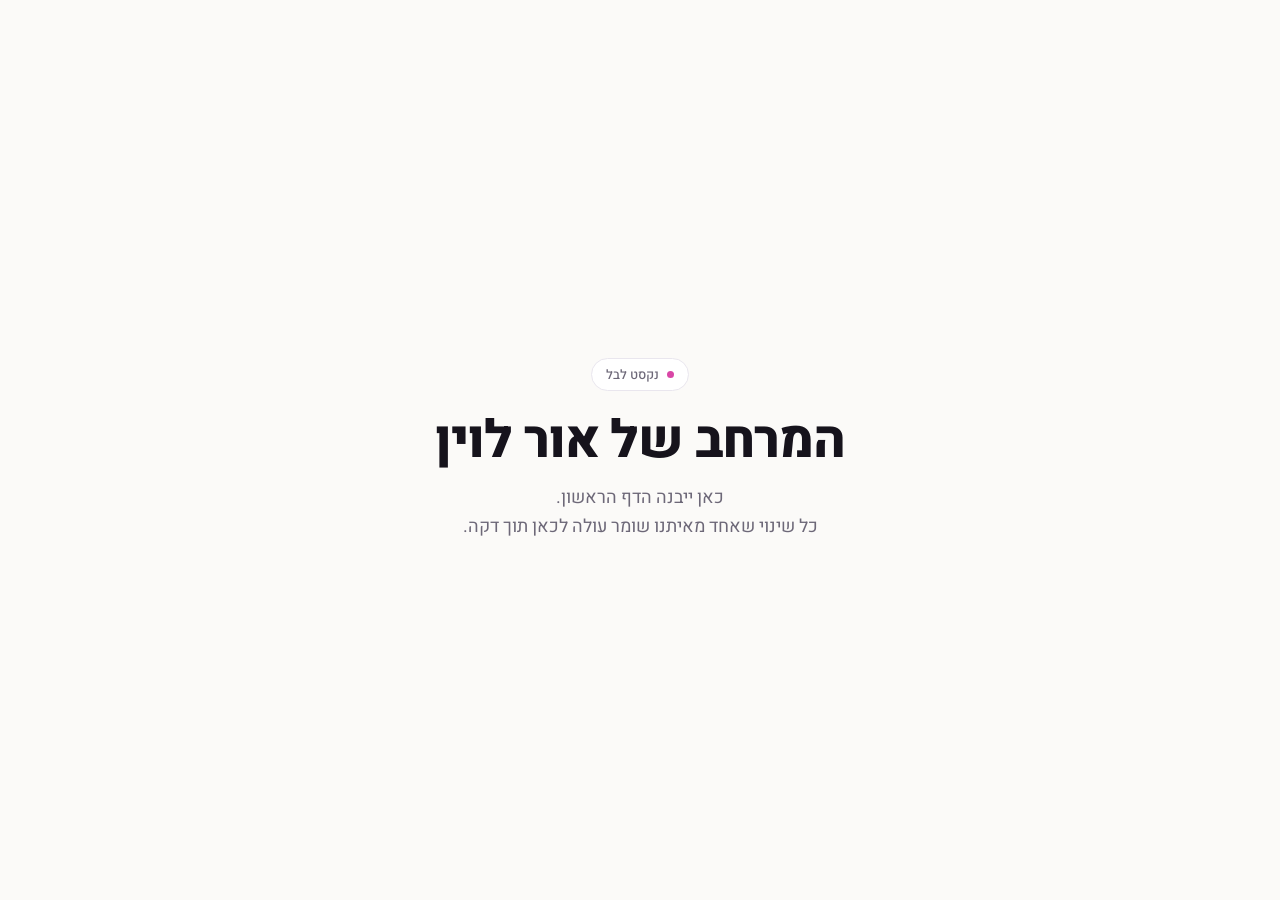
==== index.html @ 9101a540 "פתחנו את המרחב המשותף" ====
<!doctype html>
<html lang="he" dir="rtl">
<head>
<meta charset="utf-8">
<meta name="viewport" content="width=device-width, initial-scale=1">
<meta name="robots" content="noindex">
<title>אור לוין</title>
<link rel="preconnect" href="https://fonts.googleapis.com">
<link rel="preconnect" href="https://fonts.gstatic.com" crossorigin>
<link href="https://fonts.googleapis.com/css2?family=Heebo:wght@400;500;800&display=swap" rel="stylesheet">
<style>
  :root { --ink: #16131c; --soft: #6d6878; --line: #e9e6ee; --accent: #d946a6; --bg: #fbfaf8; }
  * { box-sizing: border-box; margin: 0; }
  body {
    min-height: 100svh; display: grid; place-items: center; padding: 24px 16px;
    background: var(--bg); color: var(--ink);
    font-family: "Heebo", system-ui, sans-serif; -webkit-font-smoothing: antialiased;
  }
  main { width: 100%; max-width: 520px; text-align: center; }
  .tag {
    display: inline-flex; align-items: center; gap: 8px;
    font-size: 13px; font-weight: 500; color: var(--soft);
    padding: 6px 14px; border: 1px solid var(--line); border-radius: 999px; background: #fff;
  }
  .dot { width: 7px; height: 7px; border-radius: 50%; background: var(--accent); }
  h1 { font-size: clamp(34px, 8vw, 52px); font-weight: 800; line-height: 1.1; letter-spacing: -0.02em; margin: 22px 0 14px; }
  p { font-size: 18px; line-height: 1.6; color: var(--soft); text-wrap: balance; }
</style>
</head>
<body>
  <main>
    <span class="tag"><span class="dot"></span>נקסט לבל</span>
    <h1>המרחב של אור לוין</h1>
    <p>כאן ייבנה הדף הראשון.<br>כל שינוי שאחד מאיתנו שומר עולה לכאן תוך דקה.</p>
  </main>
</body>
</html>
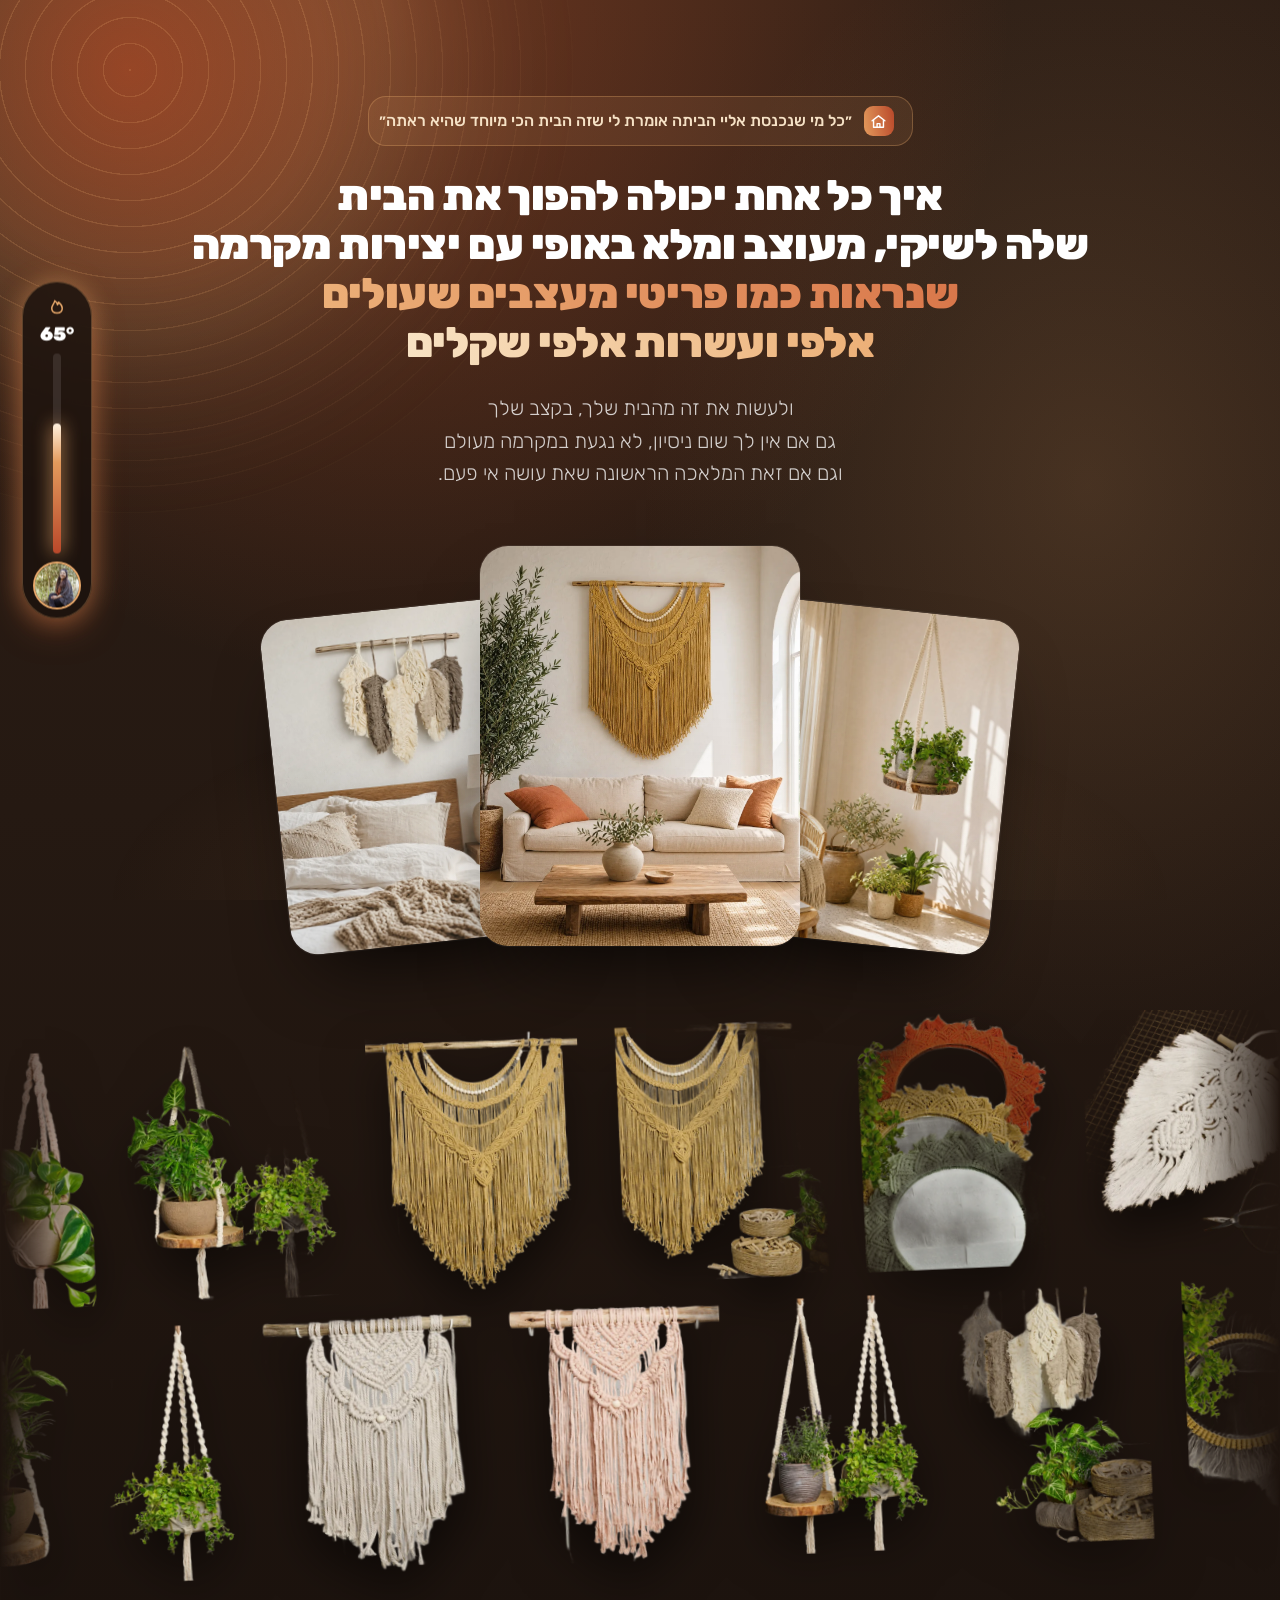
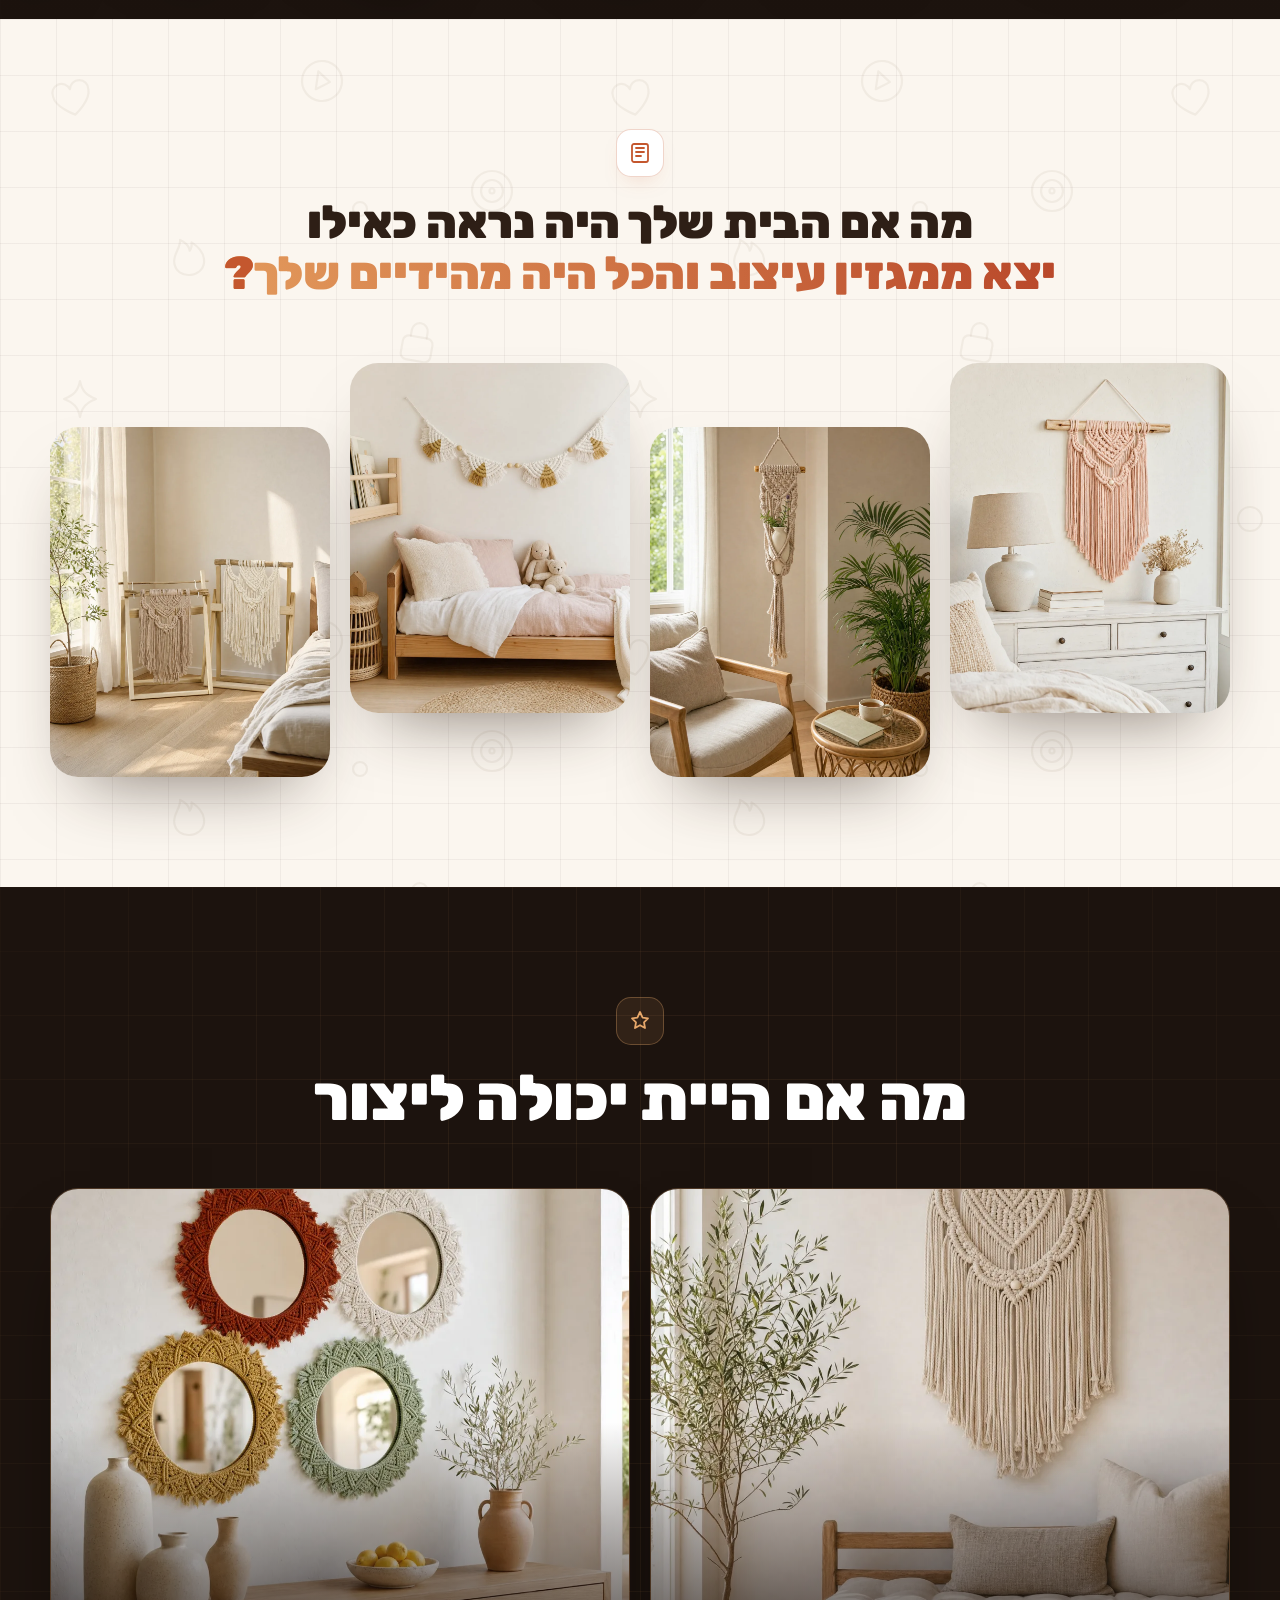
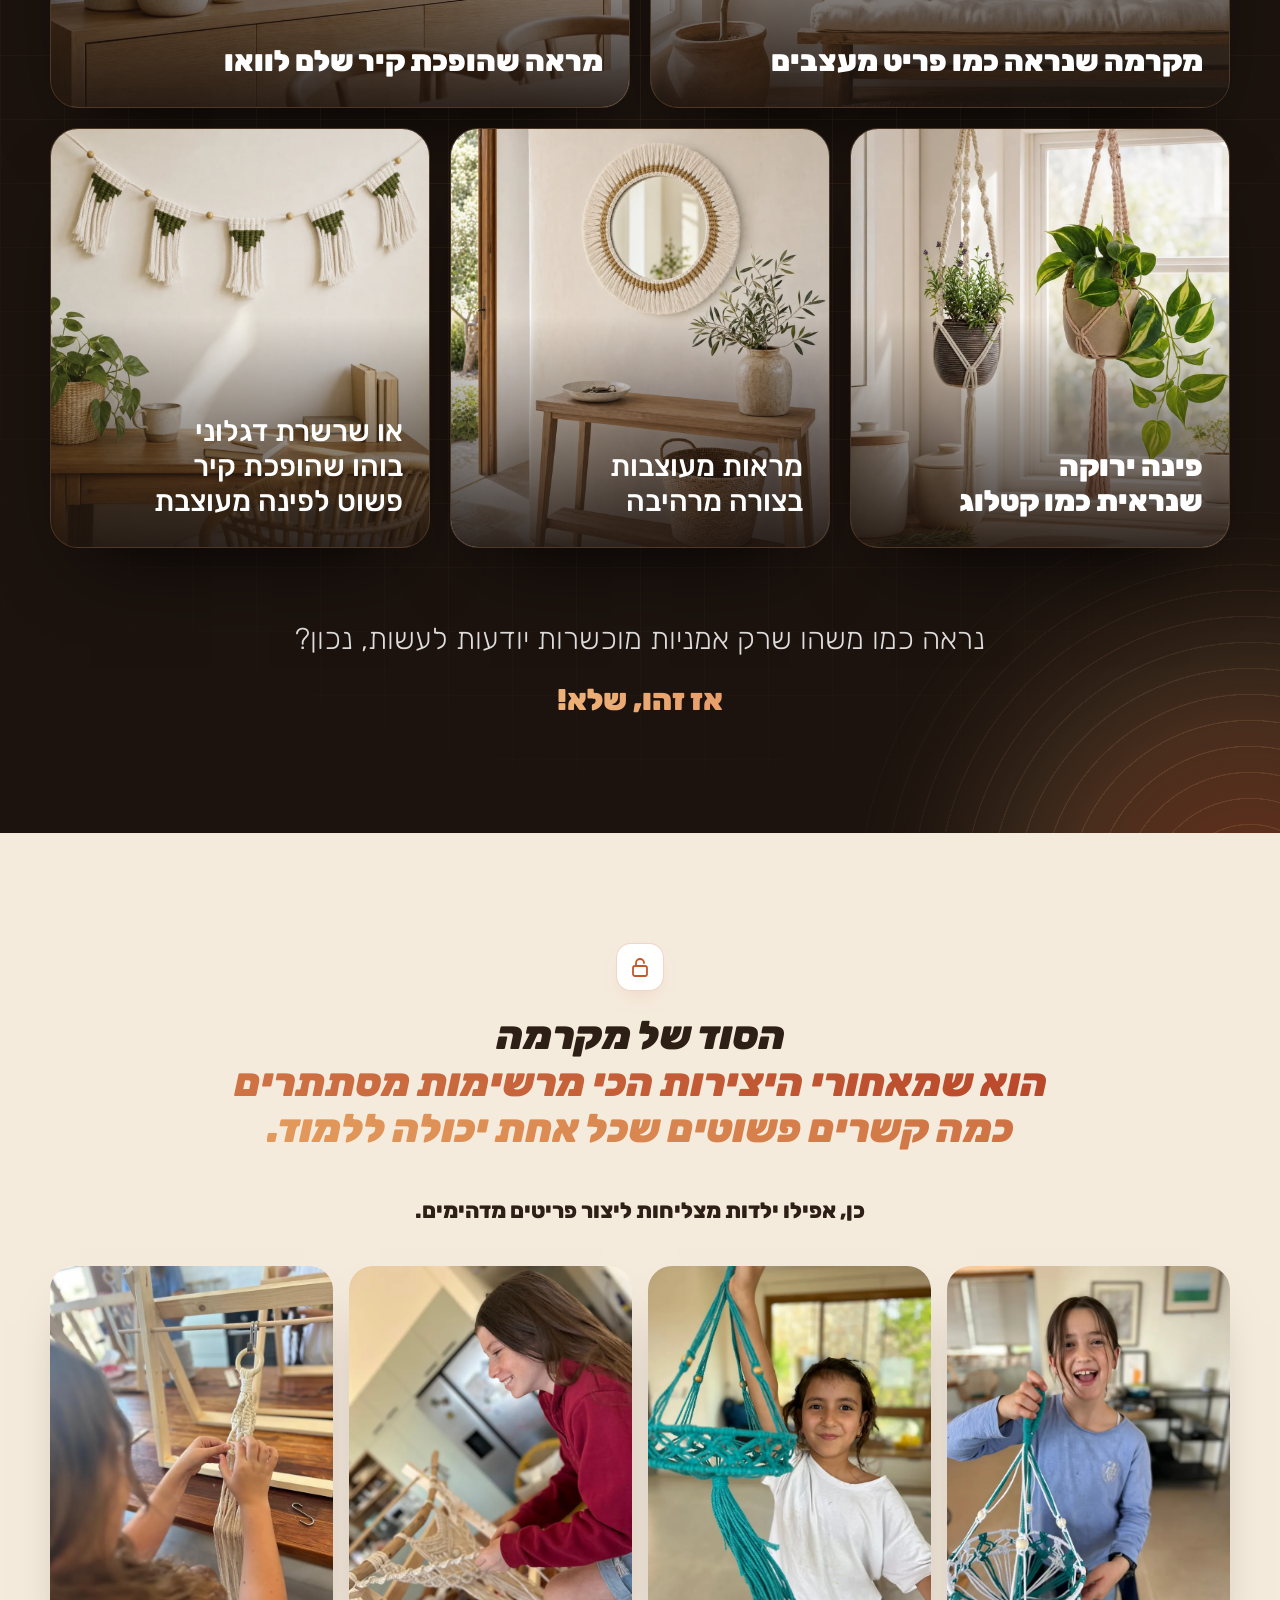
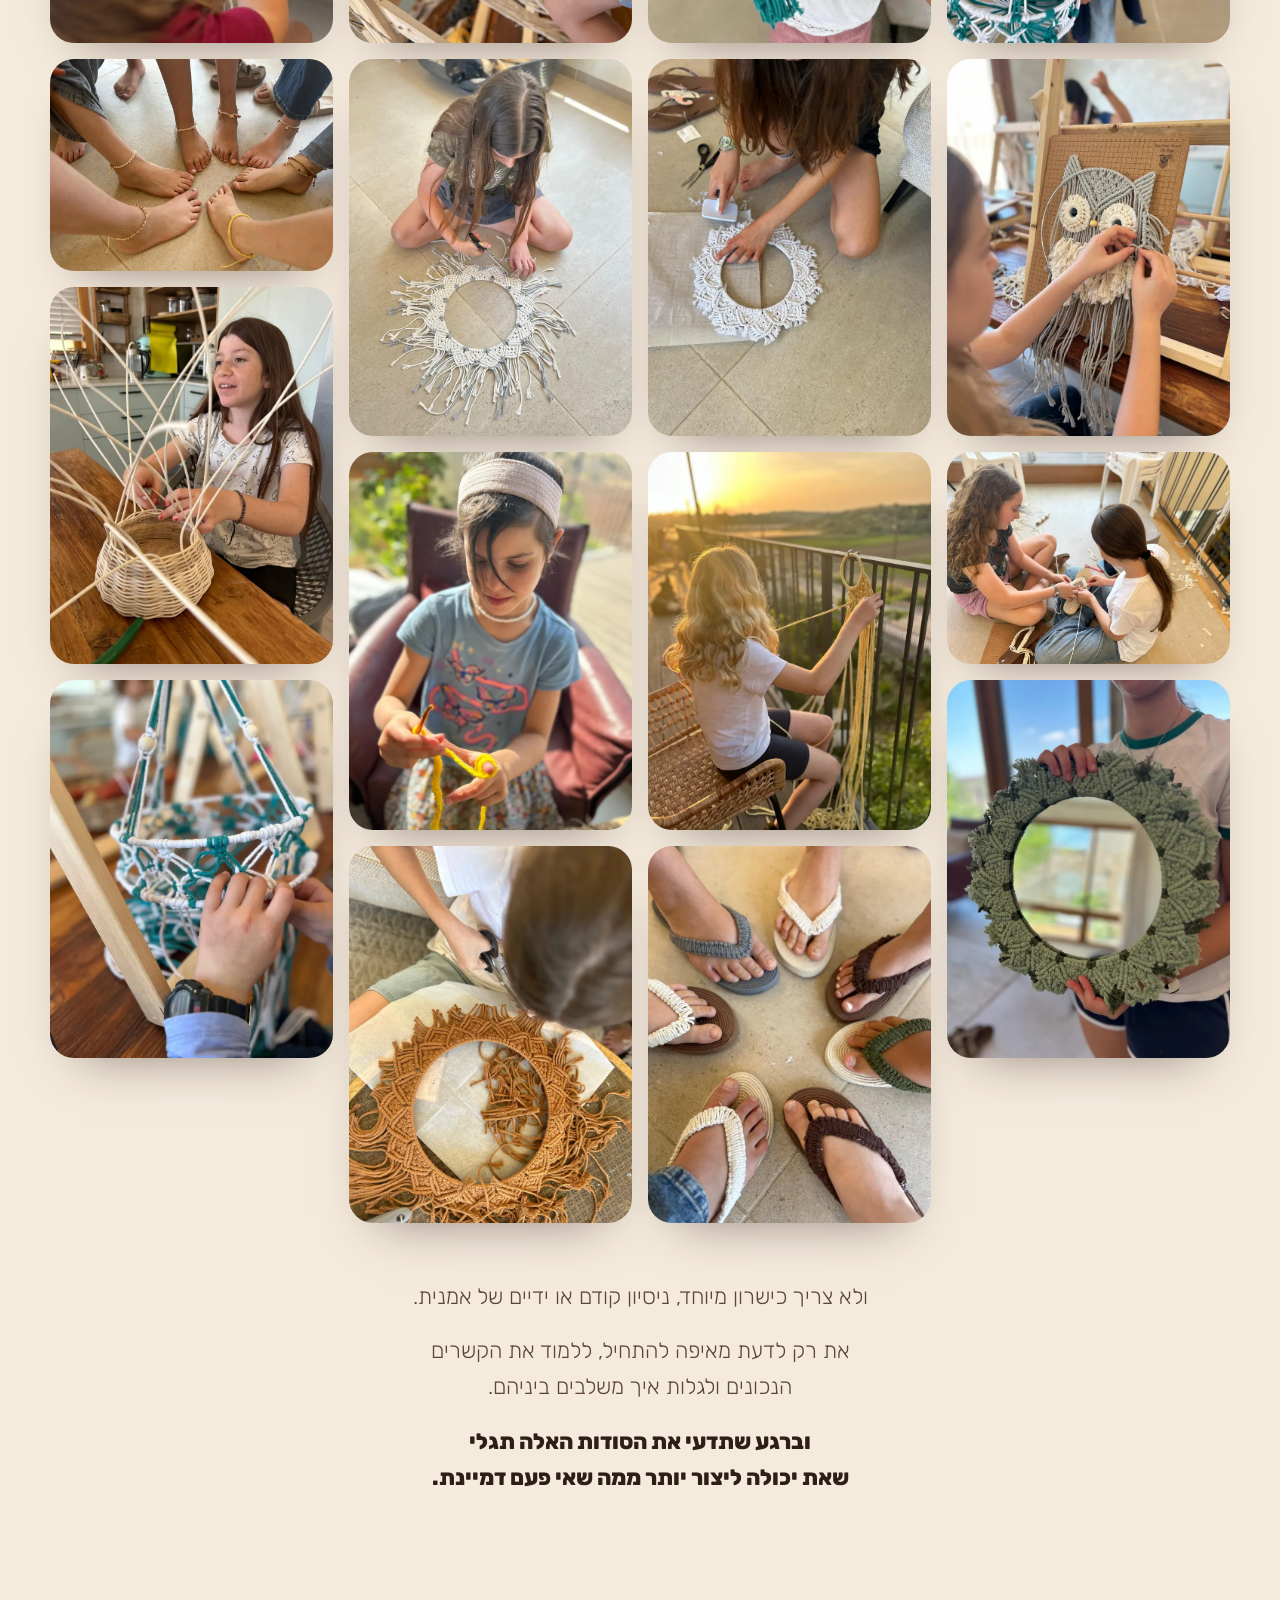
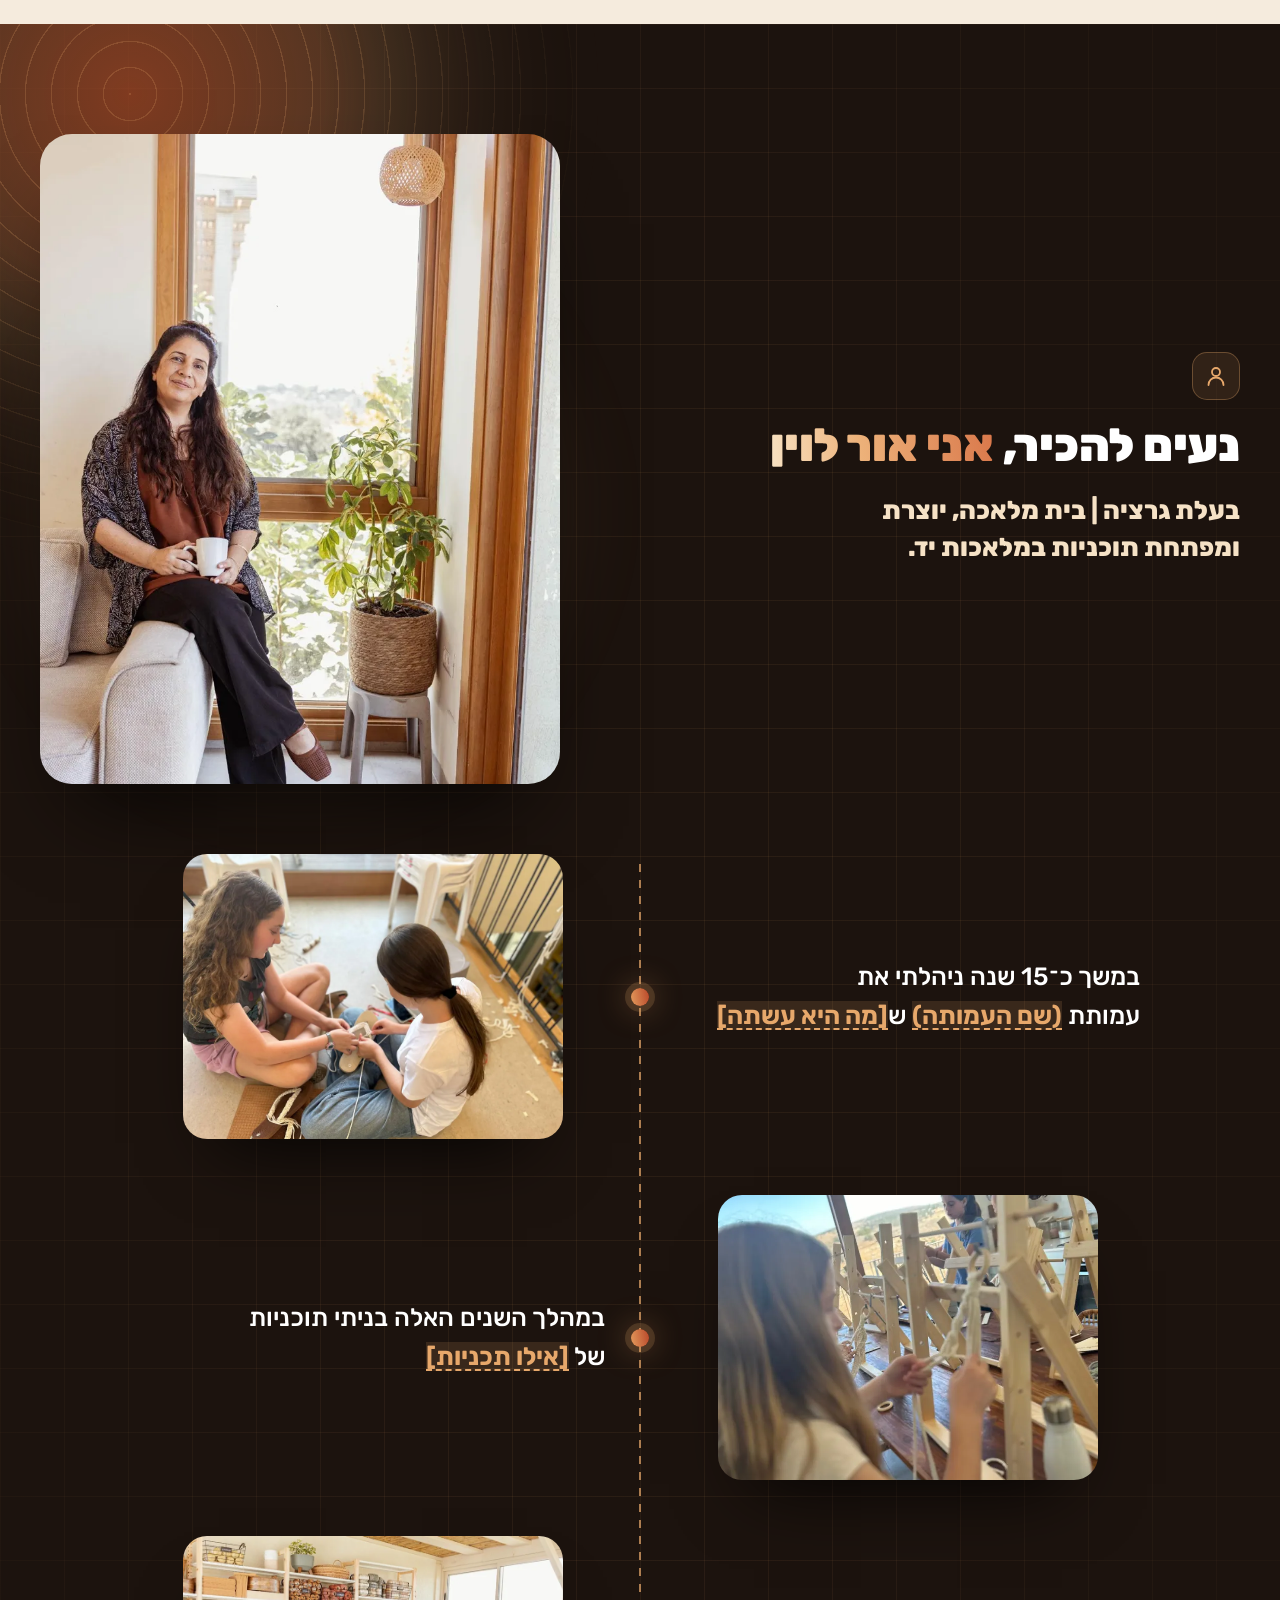
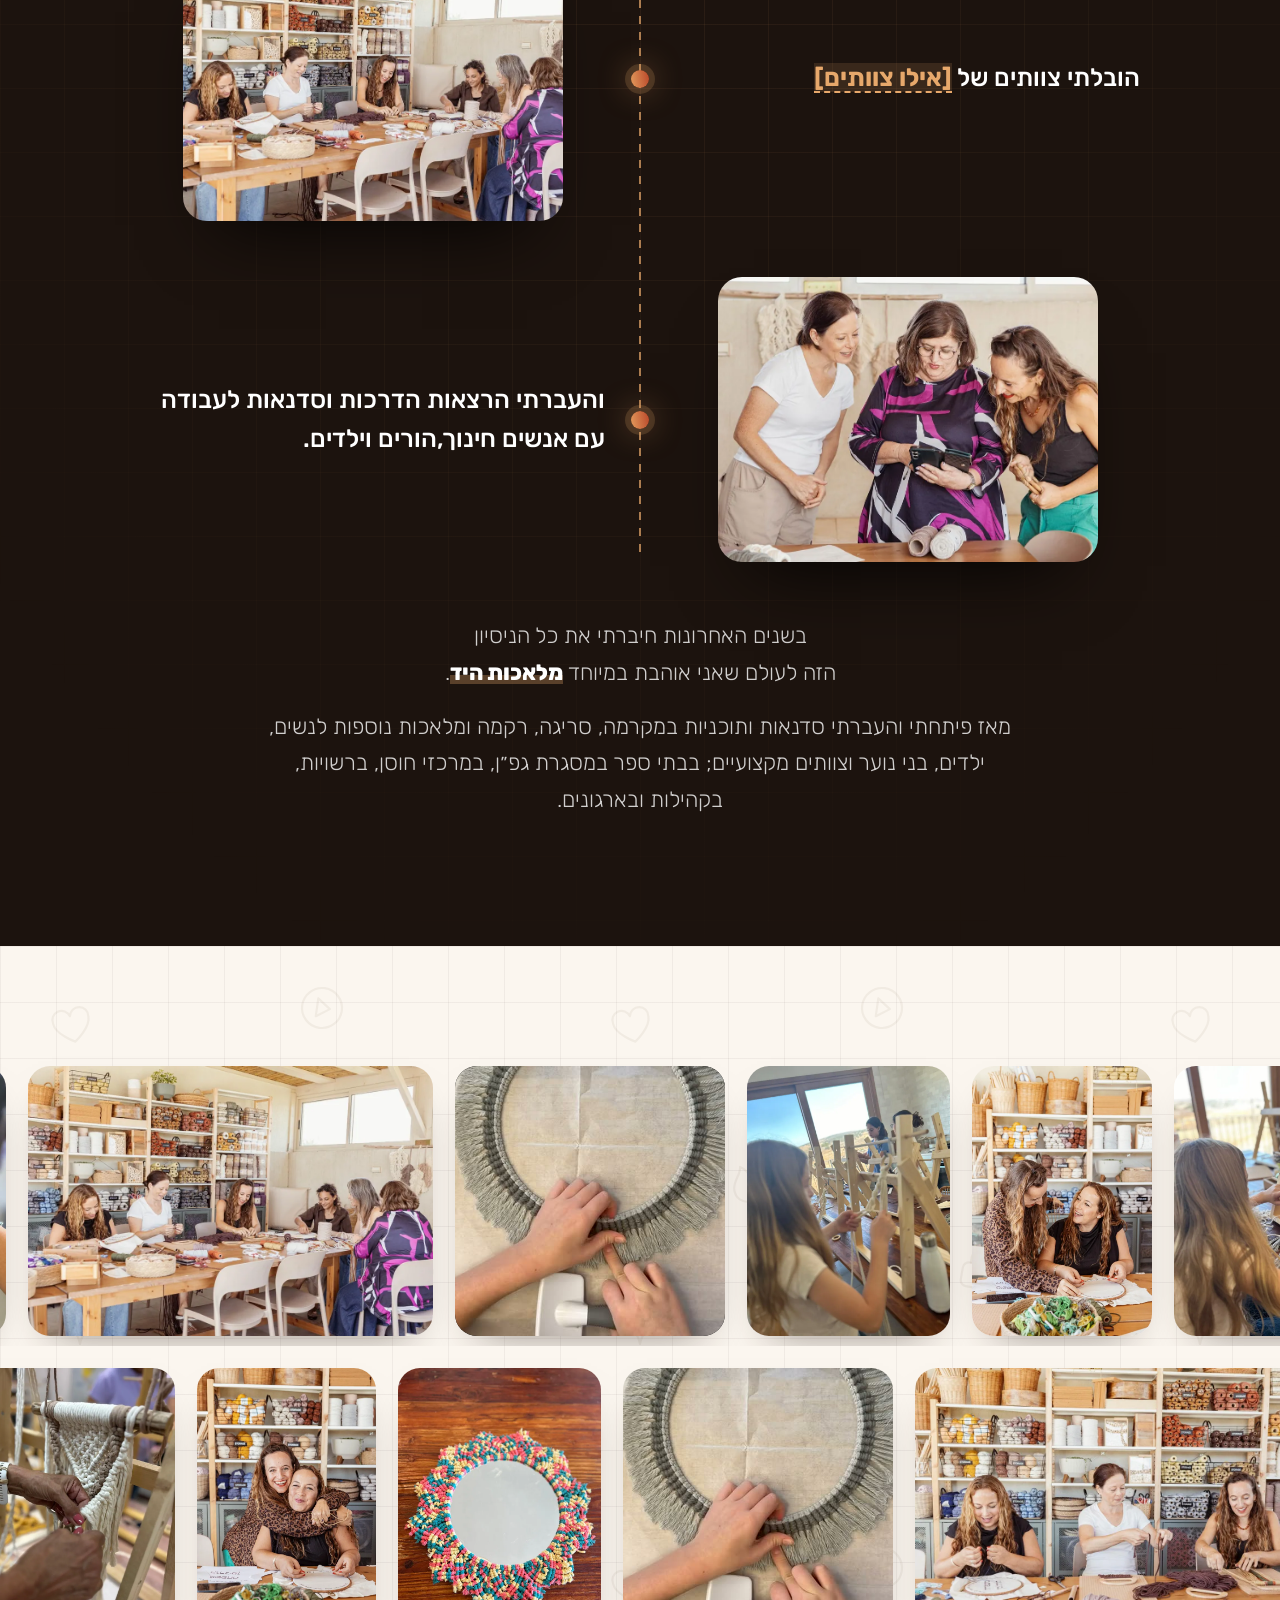
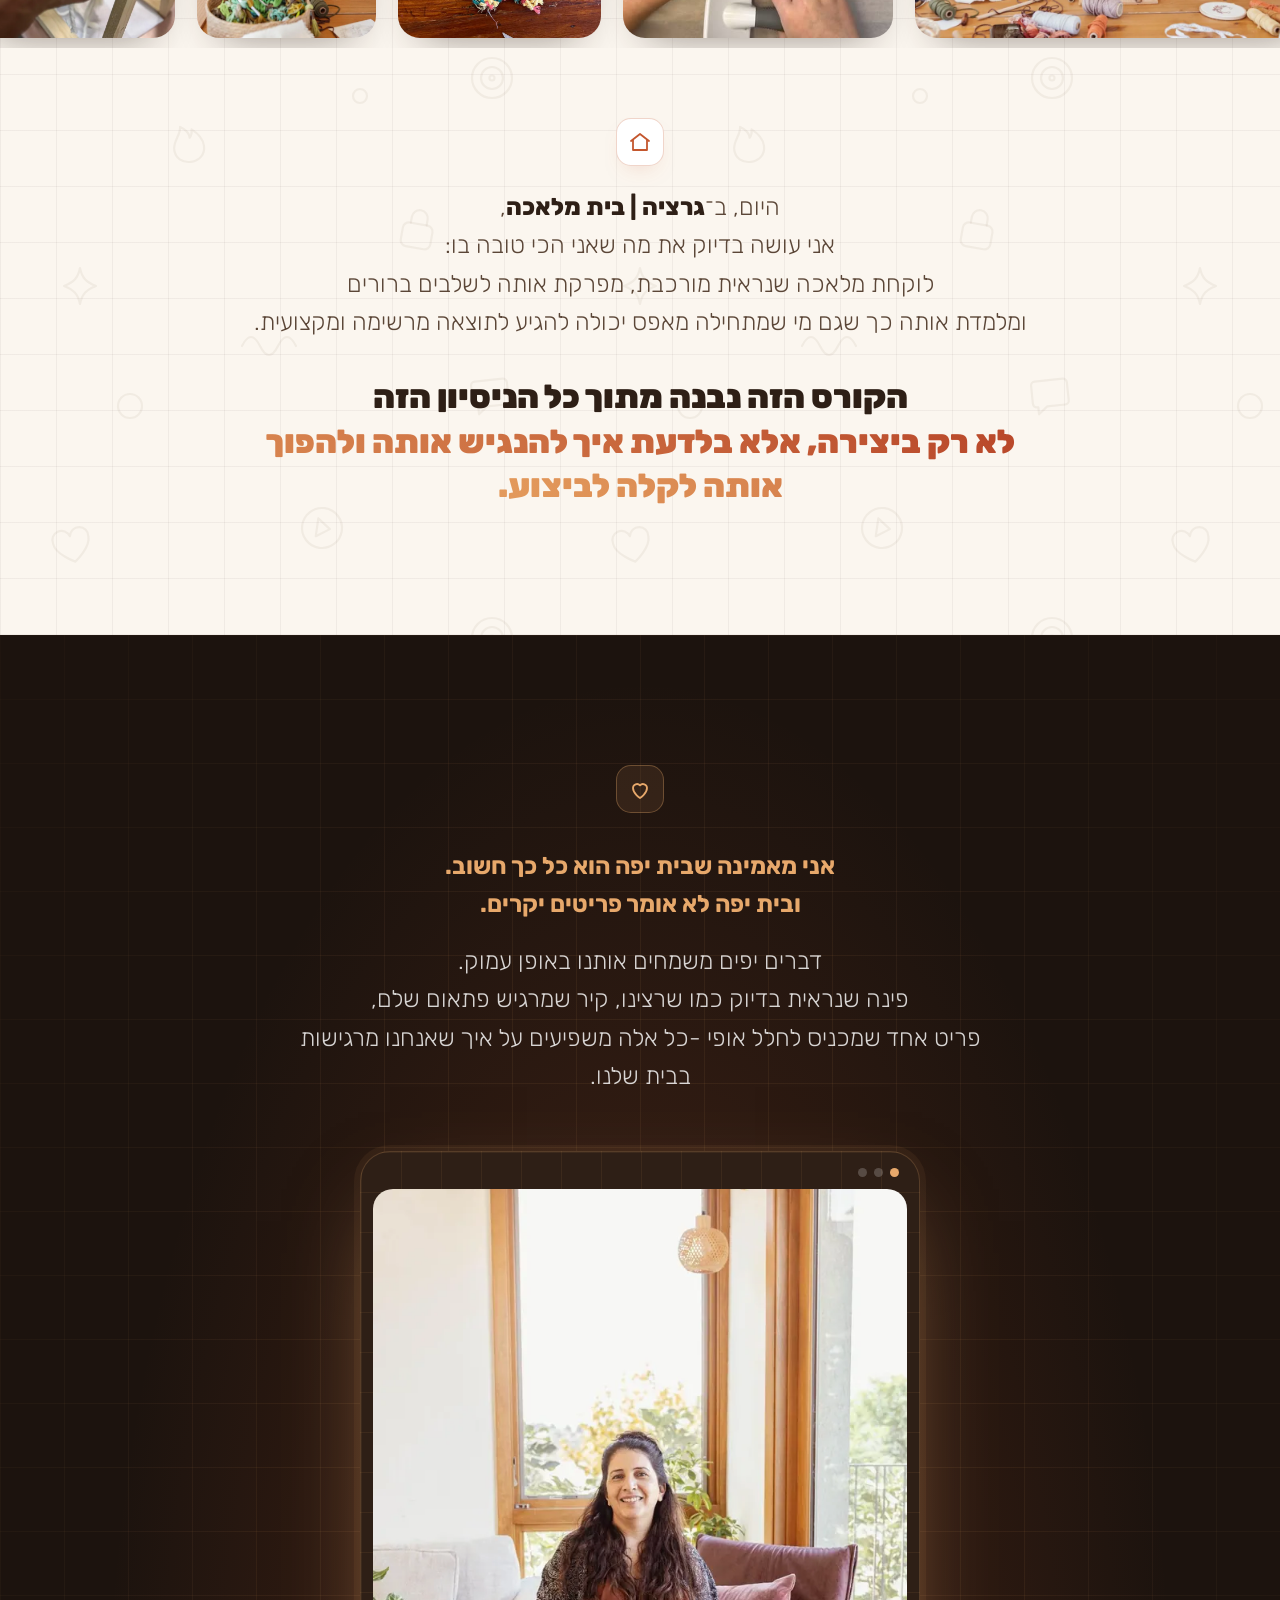
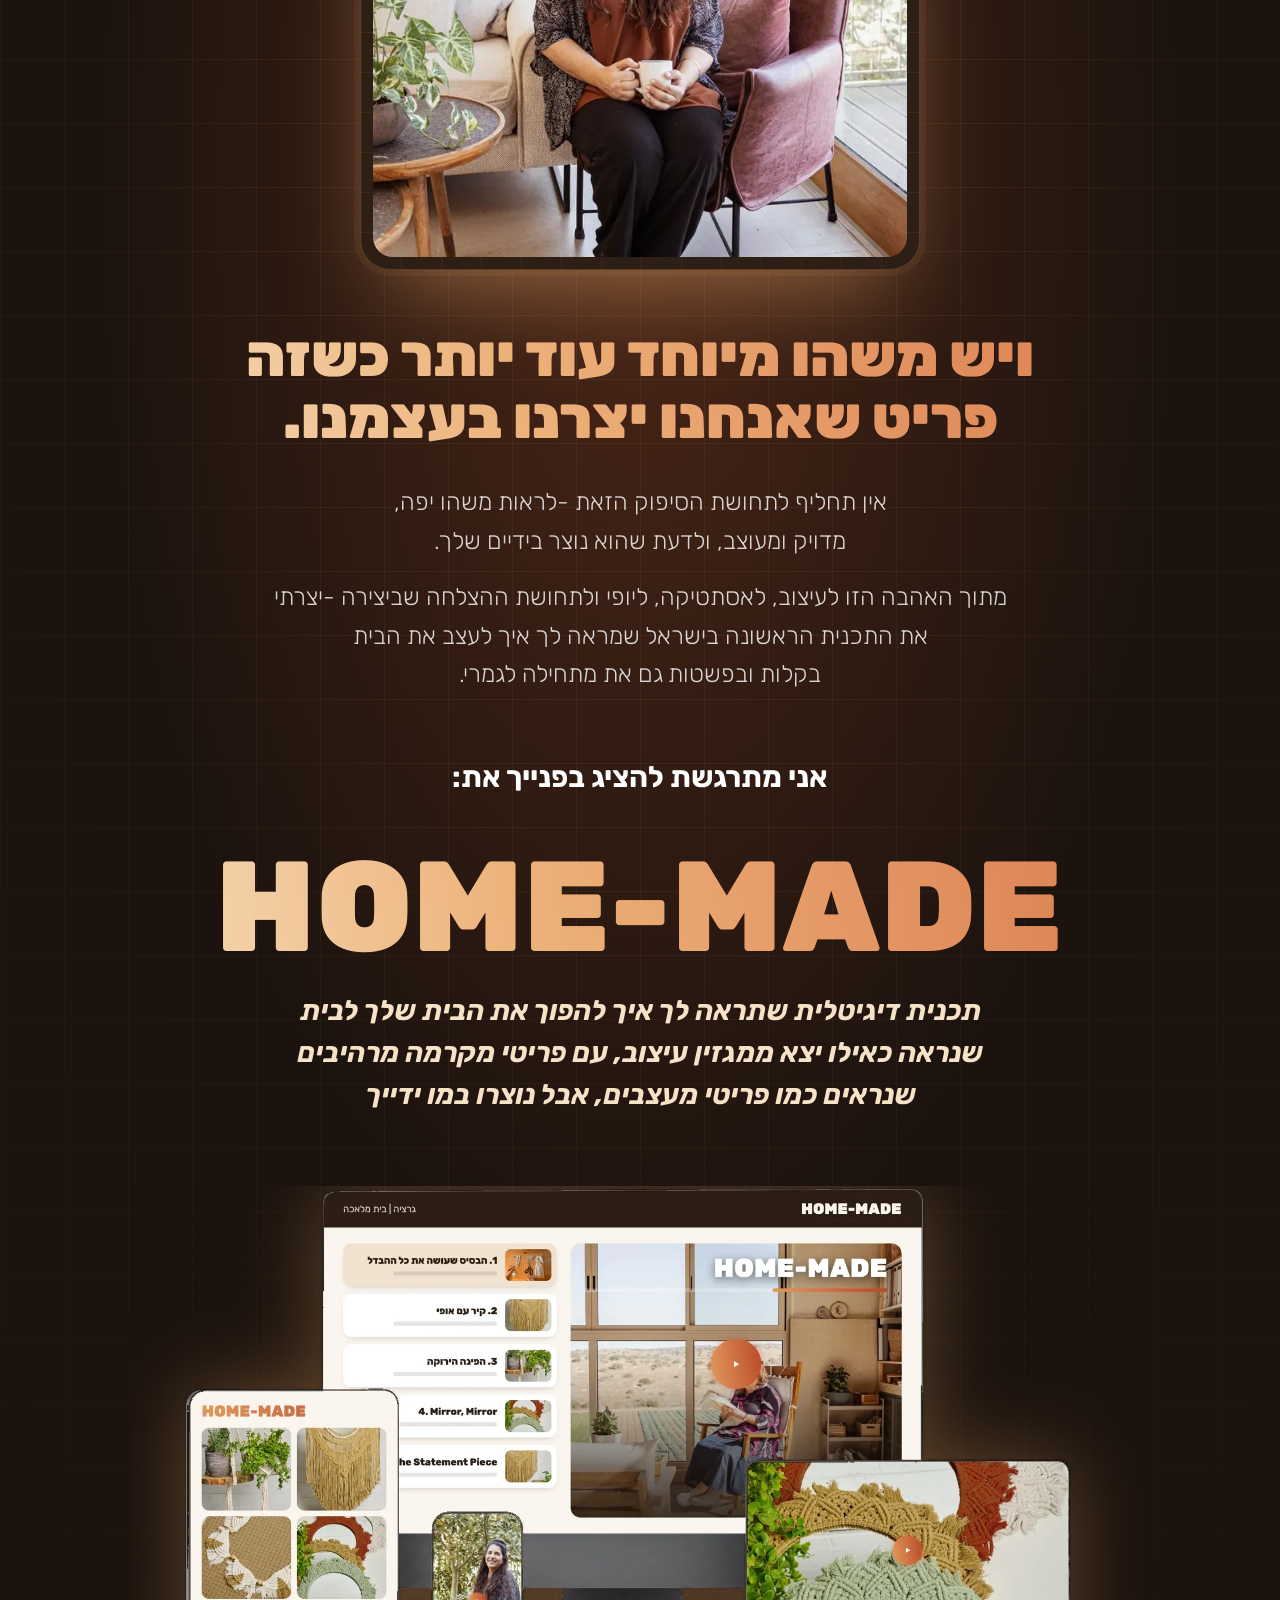
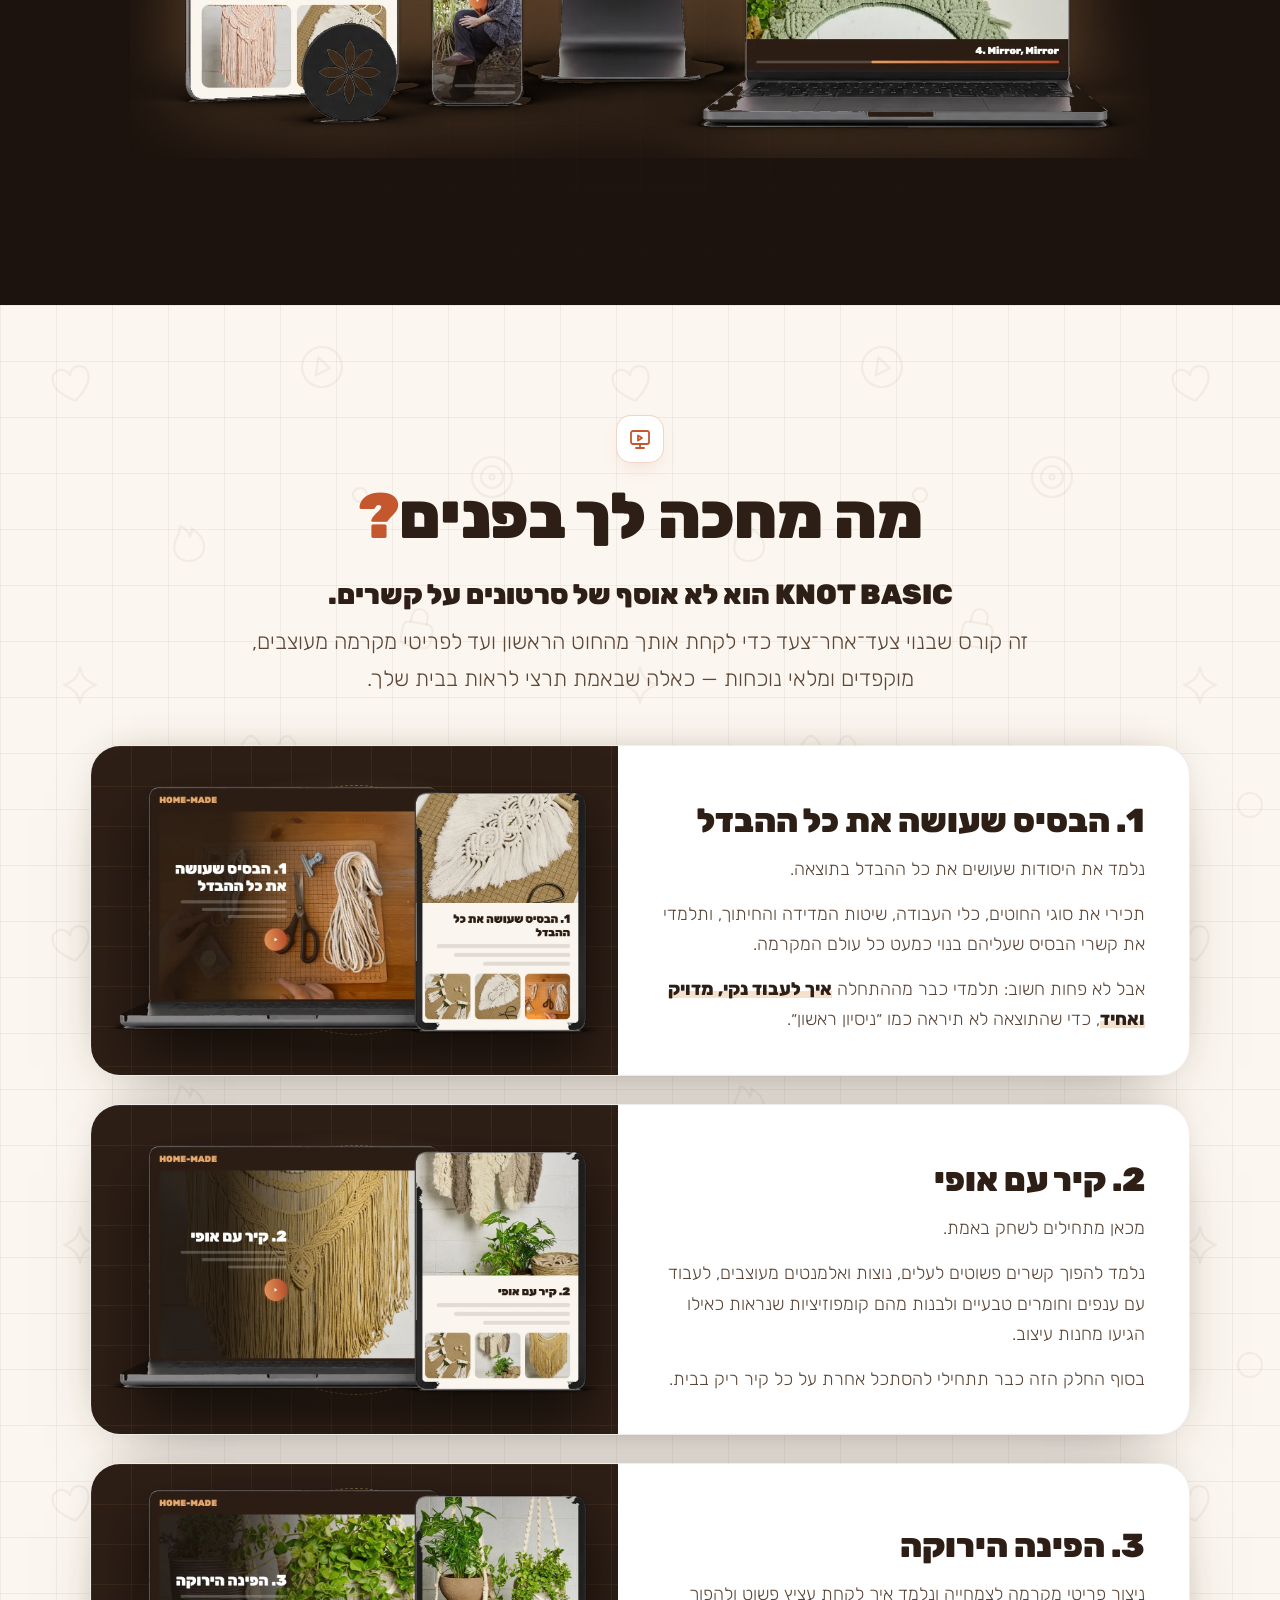
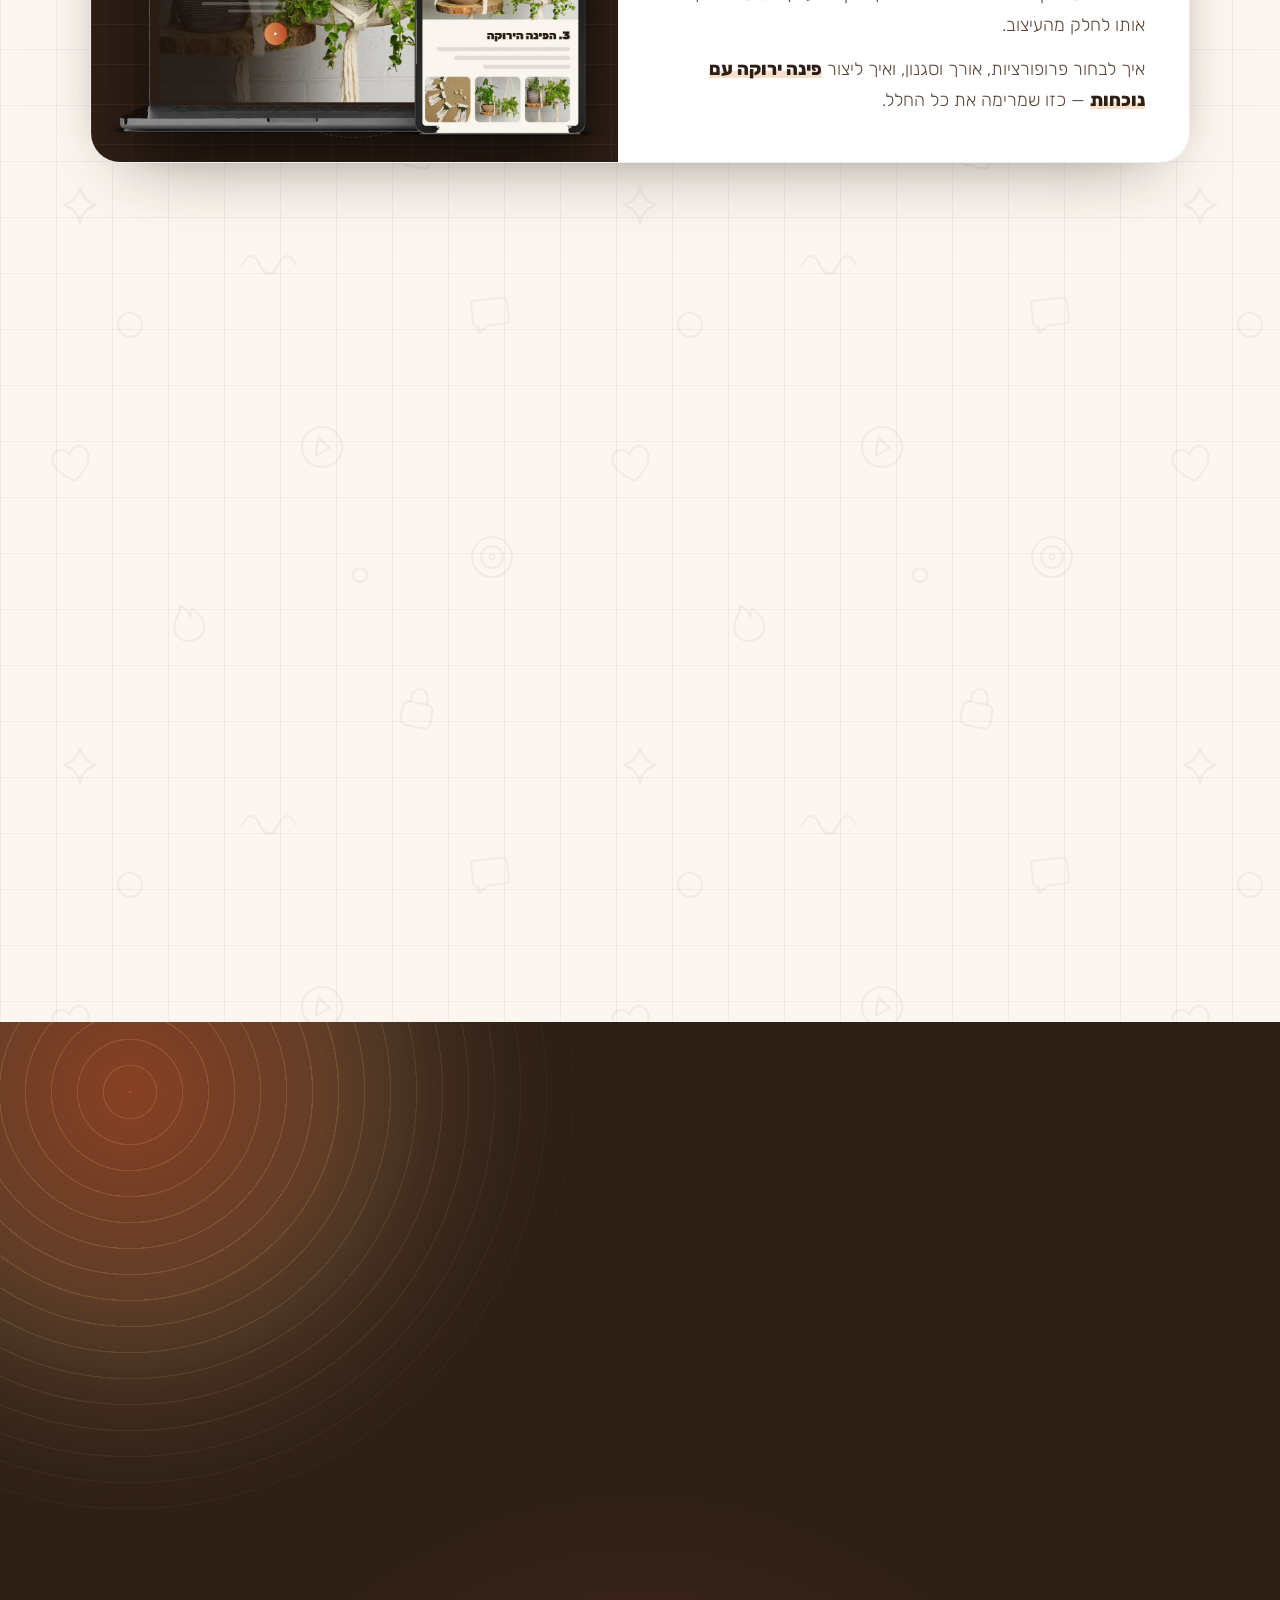
==== commit c6a7a478: "דף הנחיתה של HOME-MADE, דף תודה בכתובת /toda, ופיקסל שמחכה למספר" ====
--- a/index.html
+++ b/index.html
@@ -4,34 +4,495 @@
 <meta charset="utf-8">
 <meta name="viewport" content="width=device-width, initial-scale=1">
 <meta name="robots" content="noindex">
-<title>אור לוין</title>
+<title>HOME-MADE | אור לוין, גרציה בית מלאכה</title>
+<script src="/pixel.js?v=1"></script>
 <link rel="preconnect" href="https://fonts.googleapis.com">
 <link rel="preconnect" href="https://fonts.gstatic.com" crossorigin>
-<link href="https://fonts.googleapis.com/css2?family=Heebo:wght@400;500;800&display=swap" rel="stylesheet">
+<link href="https://fonts.googleapis.com/css2?family=Rubik:wght@300;400;500;700;800;900&display=swap" rel="stylesheet">
+<link rel="stylesheet" href="sam.css?v=1">
 <style>
-  :root { --ink: #16131c; --soft: #6d6878; --line: #e9e6ee; --accent: #d946a6; --bg: #fbfaf8; }
-  * { box-sizing: border-box; margin: 0; }
-  body {
-    min-height: 100svh; display: grid; place-items: center; padding: 24px 16px;
-    background: var(--bg); color: var(--ink);
-    font-family: "Heebo", system-ui, sans-serif; -webkit-font-smoothing: antialiased;
-  }
-  main { width: 100%; max-width: 520px; text-align: center; }
-  .tag {
-    display: inline-flex; align-items: center; gap: 8px;
-    font-size: 13px; font-weight: 500; color: var(--soft);
-    padding: 6px 14px; border: 1px solid var(--line); border-radius: 999px; background: #fff;
-  }
-  .dot { width: 7px; height: 7px; border-radius: 50%; background: var(--accent); }
-  h1 { font-size: clamp(34px, 8vw, 52px); font-weight: 800; line-height: 1.1; letter-spacing: -0.02em; margin: 22px 0 14px; }
-  p { font-size: 18px; line-height: 1.6; color: var(--soft); text-wrap: balance; }
+/* =====================================================================
+   Or Levin page: the samurai look (sam.css) + the cards and touches of skill 1.
+   Image slots marked <!--slot:...--> are filled by ../build.py from the lab (lab.html).
+   ===================================================================== */
+.eyebrow{font-weight:500}
+/* hero: everything centered, a collage of homes in place of the portrait */
+.hero__main{flex-direction:column;flex-wrap:nowrap;align-items:center;gap:0;text-align:center;padding-bottom:30px}
+.hero__text{flex:none;width:100%;max-width:1140px}
+.h1{font-size:clamp(30px,3.3vw,48px);line-height:1.16}
+.hero__sub{margin-left:auto;margin-right:auto;max-width:640px}
+.fan{--cw:clamp(170px,25vw,340px);display:flex;justify-content:center;align-items:center;margin:56px auto 0;padding-bottom:34px;direction:ltr}
+.fan figure{position:relative;flex:none;margin:0 calc(var(--cw)*-.1);width:calc(var(--cw)*(1 - var(--a)*.16));aspect-ratio:4/5;border-radius:28px;overflow:hidden;rotate:calc(var(--d)*6deg);translate:0 calc(var(--a)*30px);z-index:calc(10 - var(--a)*2);box-shadow:0 40px 80px -34px rgb(0 0 0 / .9),0 0 0 1px rgb(255 255 255 / .07)}
+.fan img{display:block;width:100%;height:100%;object-fit:cover}
+/* the double slider of cut-out pieces (the Createli brands wall), no background behind the pieces */
+.cwall{order:2;position:relative;z-index:2;margin:0 -24px;overflow:hidden;direction:ltr;padding:30px 0 70px;-webkit-mask-image:linear-gradient(90deg,transparent,#000 7%,#000 93%,transparent);mask-image:linear-gradient(90deg,transparent,#000 7%,#000 93%,transparent)}
+.cwall__in{display:grid;gap:22px;transform:rotate(-2.5deg) scale(1.05)}
+.cwall__row{overflow:visible;cursor:grab;touch-action:pan-y}
+.cwall__row.drag{cursor:grabbing}
+.cwall__track{display:flex;align-items:center;gap:clamp(20px,2.8vw,44px);width:max-content;will-change:transform}
+.cwall__track img{height:clamp(170px,19vw,300px);width:auto;max-width:none;flex:none;filter:drop-shadow(0 22px 24px rgb(0 0 0 / .55));-webkit-user-drag:none;user-select:none}
+/* the magazine wall: homes, no frames, every other one set lower */
+.bento{display:grid;grid-template-columns:repeat(var(--n),minmax(0,1fr));gap:20px;margin:60px auto 0;max-width:1180px;align-items:start}
+.bento--1{--n:1;max-width:560px}.bento--2{--n:2;max-width:860px}.bento--3{--n:3}.bento--4{--n:4}.bento--5{--n:5}
+.bento figure{margin:0;border-radius:28px;overflow:hidden;box-shadow:0 34px 70px -34px rgb(46 31 22 / .6)}
+.bento--2 figure:nth-child(even),.bento--4 figure:nth-child(even),.bento--5 figure:nth-child(even),.bento--3 figure:nth-child(3n+2){margin-top:64px}
+.bento img{display:block;width:100%;aspect-ratio:4/5;object-fit:cover;transition:transform 1.2s var(--ease)}
+.bento figure:hover img{transform:scale(1.04)}
+/* skill 1 cards: what you could create (photo card, title on glass) */
+.makes{margin:56px auto 0;max-width:1180px;display:grid;grid-template-columns:repeat(6,1fr);gap:20px}
+.mk{position:relative;grid-column:span 2;margin:0;min-height:420px;border-radius:28px;overflow:hidden;border:1px solid rgb(231 168 107 / .25);box-shadow:0 40px 80px -40px rgb(0 0 0 / .9);isolation:isolate;transition:transform .4s var(--ease),border-color .4s}
+.mk--big{grid-column:span 3;min-height:520px}
+.mk img{position:absolute;inset:0;width:100%;height:100%;object-fit:cover;z-index:-2;transition:transform 1.2s var(--ease)}
+.mk::after{content:"";position:absolute;inset:0;z-index:-1;background:linear-gradient(180deg,transparent 45%,rgb(28 19 14 / .9) 100%)}
+.mk:hover{transform:translateY(-6px);border-color:rgb(231 168 107 / .7)}
+.mk:hover img{transform:scale(1.05)}
+.mk__body{position:absolute;right:0;left:0;bottom:0;padding:26px 26px 28px;text-align:right}
+.mk h3{margin:0;font-size:clamp(23px,2.3vw,32px);line-height:1.2;font-weight:900;color:#fff}
+.mk h3.lt{font-weight:500}
+.punch{margin:70px auto 0;max-width:820px;text-align:center}
+.punch p{margin:0;font-size:clamp(22px,2.4vw,30px);line-height:1.45;color:rgb(255 255 255 / .86)}
+.punch .motto{margin-top:18px}
+/* the secret: a big italic quote, then a full collage of girls and what they made */
+.secret{margin:22px auto 0;max-width:1120px;font-size:clamp(26px,3.1vw,44px);line-height:1.18;font-weight:900;font-style:italic;color:var(--ink)}
+.prose{margin:40px auto 0;max-width:760px}
+.prose p{margin:0 0 18px;font-size:clamp(19px,1.8vw,22px);line-height:1.65;color:var(--t-body)}
+.prose p.lead{font-weight:800;color:var(--t-strong)}
+.kids{columns:4 220px;column-gap:16px;margin:36px auto 0;max-width:1180px}
+.kids figure{margin:0 0 16px;break-inside:avoid;border-radius:24px;overflow:hidden;box-shadow:0 26px 50px -30px rgb(46 31 22 / .55)}
+.kids img{display:block;width:100%;height:auto}
+/* placeholders that the copy still has open: shown, never filled by us */
+.todo{color:var(--sky);font-weight:700;background:rgb(231 168 107 / .14);text-decoration:underline dashed 1.5px;text-underline-offset:5px}
+.sec--light .todo,.sec--frost .todo{color:var(--blue)}
+/* about: a big portrait, no frame */
+.about-head{display:flex;flex-wrap:wrap;align-items:center;gap:50px}
+.about-head>*{flex:1 1 420px;min-width:0}
+.about-photo{position:relative;margin:0 auto;max-width:520px;width:100%}
+.about-photo::before{content:"";position:absolute;inset:10% -8% -6%;border-radius:50%;background:radial-gradient(closest-side,rgb(231 168 107 / .32),transparent);filter:blur(34px)}
+.about-photo img{position:relative;display:block;width:100%;aspect-ratio:4/5;object-fit:cover;object-position:50% 18%;border-radius:32px;box-shadow:0 50px 90px -40px rgb(0 0 0 / .9)}
+.role{margin:20px 0 0;font-size:clamp(21px,2vw,26px);line-height:1.45;font-weight:800;color:var(--ice-txt)}
+/* skill 1 thread: one cord runs down, each line of the story sits on a knot, with its photo */
+.thread{position:relative;margin:70px auto 0;max-width:1000px;padding:0;list-style:none}
+.thread::before{content:"";position:absolute;top:10px;bottom:10px;left:50%;width:2px;margin-left:-1px;background:repeating-linear-gradient(180deg,rgb(231 168 107 / .7) 0 8px,transparent 8px 16px)}
+.thread li{position:relative;display:flex;align-items:center;gap:70px;margin:0 0 56px}
+.thread li:nth-child(even){flex-direction:row-reverse}
+.thread li::before{content:"";position:absolute;left:50%;top:50%;width:18px;height:18px;margin:-9px 0 0 -9px;border-radius:50%;background:var(--grad);box-shadow:0 0 0 6px rgb(231 168 107 / .18),var(--glow)}
+.thread__t{flex:1;margin:0;font-size:clamp(20px,2vw,25px);line-height:1.55;font-weight:500;color:#fff}
+.thread figure{flex:1;margin:0;display:flex;justify-content:center}
+.thread img{width:min(100%,380px);aspect-ratio:4/3;object-fit:cover;border-radius:24px;box-shadow:0 40px 70px -36px rgb(0 0 0 / .9)}
+.after-thread{margin:10px auto 0;max-width:780px;text-align:center}
+.after-thread p{margin:0 0 18px;font-size:clamp(19px,1.8vw,22px);line-height:1.65;color:rgb(255 255 255 / .8)}
+.after-thread b{font-weight:800;color:#fff;background:linear-gradient(180deg,transparent 60%,rgb(231 168 107 / .3) 60%,rgb(231 168 107 / .3) 92%,transparent 92%)}
+/* rows: photos and short looping clips together, no frames */
+.sec--light .rows__track img{border:0;box-shadow:0 20px 40px -24px rgb(46 31 22 / .55)}
+.rows__track video{height:270px;width:270px;object-fit:cover;border-radius:22px;flex:none;box-shadow:0 20px 40px -24px rgb(46 31 22 / .55);background:#000}
+.today{margin:70px auto 0;max-width:820px;text-align:center}
+.today p{margin:0 0 16px;font-size:clamp(20px,2vw,24px);line-height:1.6;color:var(--ink-2)}
+.today b{color:var(--ink);font-weight:800}
+.today .big{margin-top:34px;font-size:clamp(23px,2.6vw,33px);line-height:1.35;font-weight:900;color:var(--ink)}
+/* product reveal: Or in the screen, then the program mockup on its own */
+.screen--tall{max-width:560px}
+.screen--tall img{display:block;aspect-ratio:4/5;object-fit:cover;object-position:50% 30%}
+.reveal-name{margin:46px 0 0;font-size:clamp(56px,10vw,150px);line-height:.95;font-weight:900;letter-spacing:.01em;direction:ltr}
+.reveal-sub{margin:22px auto 0;max-width:820px;font-size:clamp(20px,2.2vw,28px);line-height:1.5;font-weight:700;font-style:italic;color:var(--ice-txt)}
+.preface{margin:60px 0 0;font-size:clamp(22px,2.3vw,30px);font-weight:700;color:#fff}
+.draw{max-width:1100px}
+/* modules: the service card holds the module mockup */
+.svc-card__art{flex-basis:48%}
+.svc-card__art img{width:94%}
+.svc-card h3{direction:rtl}
+.svc-card h3 .ltr{direction:ltr;unicode-bidi:isolate}
+.svc-card__body p b{font-weight:800;color:var(--ink);background:linear-gradient(180deg,transparent 60%,rgb(231 168 107 / .35) 60%,rgb(231 168 107 / .35) 92%,transparent 92%)}
+.svc-list{max-width:1100px}
+.inside-lead{margin:22px auto 0;max-width:820px;font-size:clamp(19px,1.8vw,22px);line-height:1.65;color:var(--ink-2)}
+.inside-lead b{display:block;margin-bottom:6px;font-size:clamp(22px,2.3vw,28px);font-weight:900;color:var(--ink)}
+/* bonuses: skill 1 bonus cards with a phone mockup in the art panel */
+.feats{max-width:1200px;margin-left:auto;margin-right:auto}
+.feat{flex:1 1 340px;max-width:380px}
+.feat .art{height:360px;background-color:#B9482A;background-image:radial-gradient(55% 60% at 50% 58%,rgb(248 227 196 / .7) 0%,transparent 70%),linear-gradient(rgb(255 255 255 / .09) 1px,transparent 1px),linear-gradient(90deg,rgb(255 255 255 / .09) 1px,transparent 1px)}
+.feat .art img{height:90%}
+.feat h3{direction:ltr;text-align:right;font-size:clamp(21px,2vw,26px)}
+.feat__body p b{font-weight:800;color:var(--ink)}
+/* the close */
+.close-photos{display:flex;justify-content:center;gap:18px;margin:60px auto 0;max-width:980px}
+.close-photos figure{margin:0;flex:1 1 0;border-radius:22px;overflow:hidden;box-shadow:0 30px 60px -30px rgb(46 31 22 / .5)}
+.close-photos figure:nth-child(even){translate:0 -18px}
+.close-photos img{display:block;width:100%;aspect-ratio:4/5;object-fit:cover}
+.gauge .tr{stroke:rgb(46 31 22 / .1)}
+.endline{margin:34px auto 0;max-width:820px;font-size:clamp(21px,2.2vw,28px);line-height:1.5;font-weight:800;color:var(--ink)}
+.sec--light{background-color:var(--paper)}
+/* the offer, the questions and the form */
+.rowsheet .row span:first-child{min-width:0}
+.formcard .note.pre{margin:4px 0 0;font-size:17px;color:rgb(255 255 255 / .78)}
+.sec--frost .qa{background:#fff;border-color:rgb(46 31 22 / .08);box-shadow:0 18px 40px -30px rgb(46 31 22 / .45)}
+.sec--frost .qa:hover{border-color:rgb(196 87 46 / .35)}
+.sec--frost .qa.open{background:#fff;border-color:rgb(196 87 46 / .45);box-shadow:0 26px 60px -30px rgb(196 87 46 / .55)}
+.sec--frost .qa__btn{color:var(--ink)}
+.sec--frost .qa__n{background:rgb(196 87 46 / .08);border-color:rgb(196 87 46 / .25);color:var(--blue)}
+.sec--frost .qa.open .qa__n{color:#fff}
+.sec--frost .qa__x{border-color:rgb(46 31 22 / .2)}
+.sec--frost .qa__x::before,.sec--frost .qa__x::after{background:var(--ink)}
+.sec--frost .qa.open .qa__x{background:rgb(196 87 46 / .12)}
+.sec--frost .qa__p p{color:var(--ink-2)}
+.faq-side img{width:min(250px,72%);filter:drop-shadow(0 26px 30px rgb(46 31 22 / .35))}
+.final .saying{margin-bottom:8px}
+@media (max-width:760px){
+  .fan{--cw:42vw;margin-top:40px;padding-bottom:20px}
+  .fan figure{margin:0 calc(var(--cw)*-.16);border-radius:20px}
+  .fan figure[data-a="2"],.fan figure[data-a="3"],.fan figure[data-a="4"]{display:none}
+  .cwall{padding:18px 0 46px}
+  .cwall__in{gap:14px}
+  .cwall__track img{height:160px}
+  .bento,.bento--1,.bento--2{grid-template-columns:1fr 1fr;gap:12px;margin-top:44px;max-width:none}
+  .bento figure{border-radius:20px}
+  .bento figure:nth-child(n){margin-top:0}
+  .bento figure:nth-child(even){margin-top:32px}
+  .makes{grid-template-columns:1fr;gap:16px}
+  .mk,.mk--big{grid-column:auto;min-height:400px}
+  .mk__body{padding:20px 20px 22px}
+  .kids{columns:3;column-gap:8px}
+  .kids figure{margin-bottom:8px;border-radius:14px}
+  .about-photo img{border-radius:26px}
+  .thread{margin-top:50px}
+  .thread li,.thread li:nth-child(even){flex-direction:column;align-items:stretch;gap:20px;padding-right:0;padding-left:0;margin-bottom:44px}
+  .thread li::before,.thread::before{display:none}
+  .thread img{width:100%}
+  .rows__track video{height:190px;width:190px;border-radius:18px}
+  .feat .art{height:320px}
+  .close-photos{gap:8px}
+  .close-photos figure{border-radius:14px}
+  .close-photos figure:nth-child(even){translate:0 -10px}
+  .faq-side img{width:190px}
+}
 </style>
 </head>
 <body>
-  <main>
-    <span class="tag"><span class="dot"></span>נקסט לבל</span>
-    <h1>המרחב של אור לוין</h1>
-    <p>כאן ייבנה הדף הראשון.<br>כל שינוי שאחד מאיתנו שומר עולה לכאן תוך דקה.</p>
-  </main>
+<svg width="0" height="0" style="position:absolute" aria-hidden="true" focusable="false"><defs>
+  <linearGradient id="gq" x1="0" y1="0" x2="1" y2="1"><stop offset="0" stop-color="#EDB27A"/><stop offset="1" stop-color="#B9482A"/></linearGradient>
+  <linearGradient id="gGauge" x1="0" y1="0" x2="1" y2="1"><stop offset="0" stop-color="#F8E3C4"/><stop offset=".5" stop-color="#E39A5C"/><stop offset="1" stop-color="#B9482A"/></linearGradient>
+</defs></svg>
+<main>
+
+<!-- ============ 1 · HERO: centered, a collage of homes, the double slider of pieces ============ -->
+<section class="hero" id="s-hero">
+  <div class="aura aura--a" aria-hidden="true"></div>
+  <div class="cwall" aria-hidden="true" data-bleed><!--slot:slider--><div class="cwall__in"><div class="cwall__row" data-film="1" data-bleed><div class="cwall__track"><img src="assets/cut-01.webp" alt="" width="164" height="640"><img src="assets/cut-03.webp" alt="" width="447" height="640"><img src="assets/cut-05.webp" alt="" width="599" height="640"><img src="assets/cut-07.webp" alt="" width="512" height="640"><img src="assets/cut-10.webp" alt="" width="513" height="640"><img src="assets/cut-13.webp" alt="" width="531" height="640"><img src="assets/cut-18.webp" alt="" width="512" height="640"><img src="assets/cut-21.webp" alt="" width="469" height="640"><img src="assets/cut-23.webp" alt="" width="535" height="640"></div></div><div class="cwall__row" data-film="-1" data-bleed><div class="cwall__track"><img src="assets/cut-02.webp" alt="" width="394" height="640"><img src="assets/cut-04.webp" alt="" width="308" height="640"><img src="assets/cut-06.webp" alt="" width="523" height="640"><img src="assets/cut-08.webp" alt="" width="526" height="640"><img src="assets/cut-11.webp" alt="" width="409" height="640"><img src="assets/cut-16.webp" alt="" width="470" height="640"><img src="assets/cut-20.webp" alt="" width="568" height="640"><img src="assets/cut-22.webp" alt="" width="640" height="543"></div></div></div><!--/slot:slider--></div>
+  <div class="hero__main">
+    <div class="hero__text">
+      <p class="eyebrow"><span class="eyebrow__ic" aria-hidden="true"><svg viewBox="0 0 24 24"><path d="M3 11l9-7 9 7"/><path d="M5 10v10h14V10"/><path d="M10 20v-5h4v5"/></svg></span><span>״כל מי שנכנסת אליי הביתה אומרת לי שזה הבית הכי מיוחד שהיא ראתה״</span></p>
+      <h1 class="h1">איך כל אחת יכולה להפוך את הבית <br class="d">שלה לשיקי, מעוצב ומלא באופי עם <span class="nw">יצירות מקרמה</span><br class="d"> <span class="grad-l">שנראות כמו פריטי מעצבים שעולים <br class="d">אלפי ועשרות אלפי שקלים</span></h1>
+      <p class="hero__sub">ולעשות את זה מהבית שלך, בקצב שלך<br>גם אם אין לך שום ניסיון, לא נגעת במקרמה מעולם<br>וגם אם זאת המלאכה הראשונה שאת עושה אי פעם.</p>
+    </div>
+    <div class="fan reveal" data-bleed><!--slot:hero--><figure style="--d:-1;--a:1" data-a="1"><img src="assets/h-03.webp" alt="" width="1100" height="1375"></figure><figure style="--d:0;--a:0" data-a="0"><img src="assets/h-01.webp" alt="" width="1100" height="1375" fetchpriority="high"></figure><figure style="--d:1;--a:1" data-a="1"><img src="assets/h-02.webp" alt="" width="1100" height="1375"></figure><!--/slot:hero--></div>
+  </div>
+</section>
+
+<!-- ============ 2 · THE MAGAZINE WALL (light) ============ -->
+<section class="sec sec--light" id="s-wall">
+  <div class="wrap center">
+    <span class="ic reveal" aria-hidden="true"><svg viewBox="0 0 24 24"><rect x="4" y="3" width="16" height="18" rx="2"/><path d="M8 7h8M8 11h8M8 15h5"/></svg></span>
+    <h2 class="h2 h2--md reveal">מה אם הבית שלך היה נראה כאילו<br><span class="line2 grad">יצא ממגזין עיצוב והכל היה מהידיים שלך<span class="pt">?</span></span></h2>
+    <div class="reveal" data-d="1"><!--slot:wall--><div class="bento bento--4" data-bleed><figure><img src="assets/h-07.webp" alt="" width="1100" height="1375" loading="lazy"></figure><figure><img src="assets/h-11.webp" alt="" width="1100" height="1375" loading="lazy"></figure><figure><img src="assets/h-05.webp" alt="" width="1100" height="1375" loading="lazy"></figure><figure><img src="assets/h-12.webp" alt="" width="1100" height="1375" loading="lazy"></figure></div><!--/slot:wall--></div>
+  </div>
+</section>
+
+<!-- ============ 3 · WHAT YOU COULD CREATE (dark) ============ -->
+<section class="sec sec--deep" id="s-create">
+  <div class="gridfx" aria-hidden="true"></div>
+  <div class="aura aura--b" aria-hidden="true"></div>
+  <div class="wrap center">
+    <span class="ic reveal" aria-hidden="true"><svg viewBox="0 0 24 24"><path d="M12 3l2.6 5.6L20 9.3l-4 4 1 5.7-5-2.8-5 2.8 1-5.7-4-4 5.4-.7z"/></svg></span>
+    <h2 class="h2 reveal">מה אם היית יכולה ליצור</h2>
+    <div class="makes">
+      <div class="mk mk--big reveal"><!--slot:create-1--><img src="assets/h-08.webp" alt="" width="1100" height="1375" loading="lazy"><!--/slot:create-1--><div class="mk__body"><h3>מקרמה שנראה כמו פריט מעצבים</h3></div></div>
+      <div class="mk mk--big reveal" data-d="1"><!--slot:create-2--><img src="assets/h-06.webp" alt="" width="1100" height="1375" loading="lazy"><!--/slot:create-2--><div class="mk__body"><h3>מראה שהופכת קיר שלם לוואו</h3></div></div>
+      <div class="mk reveal"><!--slot:create-3--><img src="assets/h-09.webp" alt="" width="1100" height="1375" loading="lazy"><!--/slot:create-3--><div class="mk__body"><h3>פינה ירוקה שנראית כמו קטלוג</h3></div></div>
+      <div class="mk reveal" data-d="1"><!--slot:create-4--><img src="assets/h-04.webp" alt="" width="1100" height="1375" loading="lazy"><!--/slot:create-4--><div class="mk__body"><h3 class="lt">מראות מעוצבות בצורה מרהיבה</h3></div></div>
+      <div class="mk reveal" data-d="2"><!--slot:create-5--><img src="assets/h-10.webp" alt="" width="1100" height="1375" loading="lazy"><!--/slot:create-5--><div class="mk__body"><h3 class="lt">או שרשרת דגלוני בוהו שהופכת  קיר פשוט לפינה מעוצבת</h3></div></div>
+    </div>
+    <div class="punch">
+      <p class="reveal">נראה כמו משהו שרק אמניות מוכשרות יודעות לעשות, נכון?</p>
+      <p class="motto grad-l reveal">אז זהו, שלא!</p>
+    </div>
+  </div>
+</section>
+
+<!-- ============ 4 · THE SECRET (light) ============ -->
+<section class="sec sec--frost" id="s-secret">
+  <div class="wrap center">
+    <span class="ic reveal" aria-hidden="true"><svg viewBox="0 0 24 24"><rect x="5" y="11" width="14" height="10" rx="2"/><path d="M8 11V8a4 4 0 0 1 8 0"/></svg></span>
+    <p class="secret reveal">הסוד של מקרמה<br><span class="grad">הוא שמאחורי היצירות הכי מרשימות מסתתרים <br class="d">כמה קשרים פשוטים שכל אחת יכולה ללמוד.</span></p>
+    <div class="prose">
+      <p class="lead reveal">כן, אפילו ילדות מצליחות ליצור פריטים מדהימים.</p>
+    </div>
+    <div class="kids reveal" data-bleed><!--slot:secret--><figure><img src="assets/a-04_1337.webp" alt="" width="750" height="1000" loading="lazy"></figure><figure><img src="assets/a-28_1327.webp" alt="" width="750" height="1000" loading="lazy"></figure><figure><img src="assets/a-22_1337.webp" alt="" width="1000" height="750" loading="lazy"></figure><figure><img src="assets/a-39_1328.webp" alt="" width="750" height="1000" loading="lazy"></figure><figure><img src="assets/a-10_1337.webp" alt="" width="750" height="1000" loading="lazy"></figure><figure><img src="assets/a-21_1337.webp" alt="" width="750" height="1000" loading="lazy"></figure><figure><img src="assets/a-01_1337.webp" alt="" width="750" height="1000" loading="lazy"></figure><figure><img src="assets/a-18_1337.webp" alt="" width="750" height="1000" loading="lazy"></figure><figure><img src="assets/a-42_1328.webp" alt="" width="750" height="1000" loading="lazy"></figure><figure><img src="assets/a-29_1327.webp" alt="" width="750" height="1000" loading="lazy"></figure><figure><img src="assets/a-03_1337.webp" alt="" width="750" height="1000" loading="lazy"></figure><figure><img src="assets/a-20_1327.webp" alt="" width="750" height="1000" loading="lazy"></figure><figure><img src="assets/a-24_1327.webp" alt="" width="750" height="1000" loading="lazy"></figure><figure><img src="assets/a-50_1328.webp" alt="" width="1000" height="750" loading="lazy"></figure><figure><img src="assets/a-54_1328.webp" alt="" width="750" height="1000" loading="lazy"></figure><figure><img src="assets/a-08_1337.webp" alt="" width="750" height="1000" loading="lazy"></figure><!--/slot:secret--></div>
+    <div class="prose" style="margin-top:56px">
+      <p class="reveal">ולא צריך כישרון מיוחד, ניסיון קודם או ידיים של אמנית.</p>
+      <p class="reveal">את רק לדעת מאיפה להתחיל, ללמוד את הקשרים<br class="d"> הנכונים ולגלות איך משלבים ביניהם.</p>
+      <p class="lead reveal">וברגע שתדעי את הסודות האלה תגלי<br class="d"> שאת יכולה ליצור יותר ממה שאי פעם דמיינת.</p>
+    </div>
+  </div>
+</section>
+
+<!-- ============ 5 · ABOUT (dark): portrait, then the thread of her story ============ -->
+<section class="sec sec--deep" id="s-about">
+  <div class="gridfx" aria-hidden="true"></div>
+  <div class="aura aura--a" aria-hidden="true"></div>
+  <div class="wrap">
+    <div class="about-head">
+      <div>
+        <span class="ic reveal" aria-hidden="true"><svg viewBox="0 0 24 24"><circle cx="12" cy="8" r="4"/><path d="M4.5 21a7.5 7.5 0 0 1 15 0"/></svg></span>
+        <h2 class="h2 h2--md reveal">נעים להכיר, <span class="grad-l">אני אור לוין</span></h2>
+        <p class="role reveal" data-d="1">בעלת גרציה | בית מלאכה, יוצרת<br>ומפתחת תוכניות במלאכות יד.</p>
+      </div>
+      <figure class="about-photo reveal" data-d="1"><img src="assets/or-22.webp" alt="אור לוין" width="799" height="1200" loading="lazy"></figure>
+    </div>
+    <ol class="thread">
+      <li class="reveal"><p class="thread__t">במשך כ־15 שנה ניהלתי את <span class="nw">עמותת <span class="todo">(שם העמותה)</span></span> <span class="nw">ש<span class="todo">[מה היא עשתה]</span></span></p><figure><img src="assets/a-22_1337.webp" alt="" width="1000" height="750" loading="lazy"></figure></li>
+      <li class="reveal"><p class="thread__t">במהלך השנים האלה בניתי תוכניות <span class="nw">של <span class="todo">[אילו תכניות]</span></span></p><figure><img src="assets/a-23_1327.webp" alt="" width="1000" height="750" loading="lazy"></figure></li>
+      <li class="reveal"><p class="thread__t">הובלתי צוותים <span class="nw">של <span class="todo">[אילו צוותים]</span></span></p><figure><img src="assets/w-13.webp" alt="" width="1000" height="750" loading="lazy"></figure></li>
+      <li class="reveal"><p class="thread__t">והעברתי הרצאות הדרכות וסדנאות לעבודה<br> עם אנשים חינוך,הורים וילדים.</p><figure><img src="assets/w-10.webp" alt="" width="1000" height="750" loading="lazy"></figure></li>
+    </ol>
+    <div class="after-thread">
+      <p class="reveal">בשנים האחרונות חיברתי את כל הניסיון<br class="d"> הזה לעולם שאני אוהבת במיוחד <b>מלאכות היד</b>.</p>
+      <p class="reveal">מאז פיתחתי והעברתי סדנאות ותוכניות במקרמה, סריגה, רקמה ומלאכות נוספות לנשים, ילדים, בני נוער וצוותים מקצועיים; בבתי ספר במסגרת גפ״ן, במרכזי חוסן, ברשויות, בקהילות ובארגונים.</p>
+    </div>
+  </div>
+</section>
+
+<!-- ============ 6 · THE MOVING GALLERY + TODAY (light) ============ -->
+<section class="sec sec--light" id="s-today" style="padding-left:0;padding-right:0">
+  <div class="rows" style="margin-top:0"><!--slot:today--><div class="rows__row" data-film="1" data-bleed><div class="rows__track"><img src="assets/w-13.webp" alt="" width="1000" height="666" loading="lazy"><video data-src="assets/v-20.mp4" poster="assets/v-poster.jpg" muted loop playsinline preload="none" width="270" height="270"></video><img src="assets/a-23_1327.webp" alt="" width="750" height="1000" loading="lazy"><img src="assets/w-18.webp" alt="" width="666" height="1000" loading="lazy"><img src="assets/a-25_1327.webp" alt="" width="750" height="1000" loading="lazy"><img src="assets/w-29.webp" alt="" width="1000" height="666" loading="lazy"><img src="assets/a-27_1327.webp" alt="" width="750" height="1000" loading="lazy"><img src="assets/w-07.webp" alt="" width="1000" height="666" loading="lazy"><video data-src="assets/v-95.mp4" poster="assets/v-poster.jpg" muted loop playsinline preload="none" width="270" height="270"></video><img src="assets/a-36_1327.webp" alt="" width="750" height="1000" loading="lazy"><img src="assets/w-31.webp" alt="" width="1000" height="666" loading="lazy"><img src="assets/a-52_1328.webp" alt="" width="750" height="1000" loading="lazy"></div></div><div class="rows__row" data-film="-1" data-bleed><div class="rows__track"><img src="assets/a-31_1338.webp" alt="" width="750" height="1000" loading="lazy"><img src="assets/w-16.webp" alt="" width="666" height="1000" loading="lazy"><img src="assets/a-16_1337.webp" alt="" width="750" height="1000" loading="lazy"><video data-src="assets/v-172.mp4" poster="assets/v-poster.jpg" muted loop playsinline preload="none" width="270" height="270"></video><img src="assets/w-20.webp" alt="" width="1000" height="666" loading="lazy"><img src="assets/a-46_1328.webp" alt="" width="750" height="1000" loading="lazy"><img src="assets/w-24.webp" alt="" width="666" height="1000" loading="lazy"><img src="assets/a-33_1338.webp" alt="" width="750" height="1000" loading="lazy"><img src="assets/w-27.webp" alt="" width="1000" height="666" loading="lazy"><img src="assets/a-45_1328.webp" alt="" width="750" height="1000" loading="lazy"><img src="assets/w-11.webp" alt="" width="1000" height="666" loading="lazy"></div></div><!--/slot:today--></div>
+  <div class="wrap pad">
+    <div class="today">
+      <span class="ic reveal" aria-hidden="true"><svg viewBox="0 0 24 24"><path d="M3 11l9-7 9 7"/><path d="M5 10v10h14V10"/></svg></span>
+      <p class="reveal" style="margin-top:22px">היום, ב־<b>גרציה | בית מלאכה</b>,<br>אני עושה בדיוק את מה שאני הכי טובה בו:<br>לוקחת מלאכה שנראית מורכבת, מפרקת אותה לשלבים ברורים<br class="d"> ומלמדת אותה כך שגם מי שמתחילה מאפס יכולה להגיע לתוצאה מרשימה ומקצועית.</p>
+      <p class="big reveal">הקורס הזה נבנה מתוך כל הניסיון הזה<br><span class="grad">לא רק ביצירה, אלא בלדעת איך להנגיש אותה ולהפוך אותה לקלה לביצוע.</span></p>
+    </div>
+  </div>
+</section>
+
+<!-- ============ 7 · BELIEF + THE PRODUCT DRAWN OUT (dark katana) ============ -->
+<section class="sec sec--katana" id="s-product">
+  <div class="gridfx" aria-hidden="true"></div>
+  <div class="wrap center">
+    <span class="ic reveal" aria-hidden="true"><svg viewBox="0 0 24 24"><path d="M12 21s-7-4.4-7-10a4 4 0 0 1 7-2.6A4 4 0 0 1 19 11c0 5.6-7 10-7 10z"/></svg></span>
+    <div class="flow">
+      <p class="first reveal">אני מאמינה שבית יפה הוא כל כך חשוב.<br>ובית יפה לא אומר פריטים יקרים.</p>
+      <p class="gap reveal">דברים יפים משמחים אותנו באופן עמוק.<br class="d"> פינה שנראית בדיוק כמו שרצינו, קיר שמרגיש פתאום שלם,<br class="d"> פריט אחד שמכניס לחלל אופי -כל אלה משפיעים על איך שאנחנו מרגישות בבית שלנו.</p>
+    </div>
+    <figure class="screen screen--tall reveal"><div class="screen__bar" aria-hidden="true"><i></i><i></i><i></i></div><!--slot:space--><img src="assets/w-21.webp" alt="אור לוין" width="666" height="1000" loading="lazy"><!--/slot:space--></figure>
+    <h3 class="motto grad-l reveal" style="font-size:clamp(32px,4.6vw,64px)">ויש משהו מיוחד עוד יותר כשזה<br>פריט שאנחנו <span class="nw">יצרנו בעצמנו.</span></h3>
+    <div class="flow">
+      <p class="gap reveal">אין תחליף לתחושת הסיפוק הזאת -לראות משהו יפה,<br class="d"> מדויק ומעוצב, ולדעת שהוא נוצר בידיים שלך.</p>
+      <p class="gap reveal">מתוך האהבה הזו לעיצוב, לאסתטיקה, ליופי ולתחושת ההצלחה שביצירה -יצרתי<br class="d"> את התכנית הראשונה בישראל שמראה לך איך לעצב את הבית<br class="d"> בקלות ובפשטות גם את מתחילה לגמרי.</p>
+    </div>
+    <p class="preface reveal">אני מתרגשת להציג בפנייך את:</p>
+    <h2 class="reveal-name grad-l reveal">HOME-MADE</h2>
+    <p class="reveal-sub reveal">תכנית דיגיטלית שתראה לך איך להפוך את הבית שלך לבית<br class="d"> שנראה כאילו יצא ממגזין עיצוב, עם פריטי מקרמה מרהיבים<br class="d"> שנראים כמו פריטי מעצבים, אבל נוצרו במו ידייך</p>
+    <div class="draw reveal">
+      <figure class="draw__obj"><img src="assets/m-program.webp" alt="HOME-MADE" width="1800" height="1009" loading="lazy"></figure>
+      <span class="draw__beam" aria-hidden="true"></span>
+    </div>
+  </div>
+</section>
+
+<!-- ============ 8 · WHAT IS INSIDE (light): five module cards, a mockup each ============ -->
+<section class="sec sec--light" id="s-inside">
+  <div class="wrap center">
+    <span class="ic reveal" aria-hidden="true"><svg viewBox="0 0 24 24"><rect x="3" y="4" width="18" height="13" rx="2"/><path d="M8 21h8M12 17v4M10 8.5v5l4-2.5z"/></svg></span>
+    <h2 class="h2 reveal">מה מחכה לך בפנים<span class="pt">?</span></h2>
+    <p class="inside-lead reveal"><b>KNOT BASIC הוא לא אוסף של סרטונים על קשרים.</b> זה קורס שבנוי צעד־אחר־צעד כדי לקחת אותך מהחוט הראשון ועד לפריטי מקרמה מעוצבים, מוקפדים ומלאי נוכחות — כאלה שבאמת תרצי לראות בבית שלך.</p>
+    <div class="svc-list">
+      <article class="svc-card reveal">
+        <div class="svc-card__body">
+          <h3>1. הבסיס שעושה את כל ההבדל</h3>
+          <p>נלמד את היסודות שעושים את כל ההבדל בתוצאה.</p>
+          <p>תכירי את סוגי החוטים, כלי העבודה, שיטות המדידה והחיתוך, ותלמדי את קשרי הבסיס שעליהם בנוי כמעט כל עולם המקרמה.</p>
+          <p>אבל לא פחות חשוב: תלמדי כבר מההתחלה <b>איך לעבוד נקי, מדויק ואחיד</b>, כדי שהתוצאה לא תיראה כמו ״ניסיון ראשון״.</p>
+        </div>
+        <div class="svc-card__art"><span class="svc-card__ring" aria-hidden="true"></span><img src="assets/m-module-1.webp" alt="" width="1400" height="705" loading="lazy"></div>
+      </article>
+      <article class="svc-card reveal">
+        <div class="svc-card__body">
+          <h3>2. קיר עם אופי</h3>
+          <p>מכאן מתחילים לשחק באמת.</p>
+          <p>נלמד להפוך קשרים פשוטים לעלים, נוצות ואלמנטים מעוצבים, לעבוד עם ענפים וחומרים טבעיים ולבנות מהם קומפוזיציות שנראות כאילו הגיעו מחנות עיצוב.</p>
+          <p>בסוף החלק הזה כבר תתחילי להסתכל אחרת על כל קיר ריק בבית.</p>
+        </div>
+        <div class="svc-card__art"><span class="svc-card__ring" aria-hidden="true"></span><img src="assets/m-module-2.webp" alt="" width="1400" height="705" loading="lazy"></div>
+      </article>
+      <article class="svc-card reveal">
+        <div class="svc-card__body">
+          <h3>3. הפינה הירוקה</h3>
+          <p>ניצור פריטי מקרמה לצמחייה ונלמד איך לקחת עציץ פשוט ולהפוך אותו לחלק מהעיצוב.</p>
+          <p>איך לבחור פרופורציות, אורך וסגנון, ואיך ליצור <b>פינה ירוקה עם נוכחות</b> — כזו שמרימה את כל החלל.</p>
+        </div>
+        <div class="svc-card__art"><span class="svc-card__ring" aria-hidden="true"></span><img src="assets/m-module-3.webp" alt="" width="1400" height="705" loading="lazy"></div>
+      </article>
+      <article class="svc-card reveal">
+        <div class="svc-card__body">
+          <h3><span class="ltr">4. Mirror, Mirror</span></h3>
+          <p>מראה פשוטה הופכת כאן לפריט שמגדיר את כל הקיר.</p>
+          <p>נלמד ליצור מראות מקרמה מעוצבות, לעבוד בצורה מעגלית, לשמור על סימטריה ולבנות מסגרת שנראית עשירה, מדויקת ומקצועית.</p>
+          <p>לא עוד מראה על הקיר.<br><b>פריט שהוא כל הקיר.</b></p>
+        </div>
+        <div class="svc-card__art"><span class="svc-card__ring" aria-hidden="true"></span><img src="assets/m-module-4.webp" alt="" width="1400" height="705" loading="lazy"></div>
+      </article>
+      <article class="svc-card reveal">
+        <div class="svc-card__body">
+          <h3><span class="ltr">5. The Statement Piece</span></h3>
+          <p>עכשיו, כשכבר יש לך את הטכניקה בידיים, מגיע הזמן ללכת בגדול.</p>
+          <p>נלמד ליצור פריט מקרמה משמעותי ומרשים -כזה שיכול להחזיק פינה, קיר או חלל שלם - ונחבר יחד את כל מה שלמדת: תכנון, מידות, קשרים, טקסטורה וגימור.</p>
+          <p>זה השלב שבו את כבר לא רק עוקבת אחרי הדרכה.<br><b>את מתחילה באמת להבין איך יוצרים במקרמה.</b></p>
+        </div>
+        <div class="svc-card__art"><span class="svc-card__ring" aria-hidden="true"></span><img src="assets/m-module-5.webp" alt="" width="1400" height="705" loading="lazy"></div>
+      </article>
+    </div>
+  </div>
+</section>
+
+<!-- ============ 9 · BONUSES (dark navy): skill 1 bonus cards, a phone mockup each ============ -->
+<section class="sec sec--navy" id="s-bonus">
+  <div class="aura aura--a" aria-hidden="true"></div>
+  <div class="wrap center">
+    <span class="ic reveal" aria-hidden="true"><svg viewBox="0 0 24 24"><rect x="3" y="8" width="18" height="13" rx="2"/><path d="M12 8v13M3 12h18M12 8c-2-4-6-4-6-1.5S10 8 12 8zm0 0c2-4 6-4 6-1.5S14 8 12 8z"/></svg></span>
+    <h2 class="h2 reveal">ויש גם בונוסים</h2>
+    <div class="feats">
+      <article class="feat reveal"><div class="art"><img src="assets/m-bonus-1.webp" alt="" width="453" height="700" loading="lazy"></div><div class="feat__body"><h3>BONUS 01 — The Boho Edit</h3><p>פרויקט קצר וכיפי של <b>קישוט קיר בוהו</b> שנותן לקיר טאץ׳ מיידי — ומושלם גם כמתנה.</p></div></article>
+      <article class="feat reveal" data-d="1"><div class="art"><img src="assets/m-bonus-2.webp" alt="" width="453" height="700" loading="lazy"></div><div class="feat__body"><h3>BONUS 02 — Feather Collection</h3><p>נלמד כמה וריאציות של עלים ונוצות, איך לשנות גודל, צפיפות וצורה ואיך ליצור מהם קולקציה שלמה.</p></div></article>
+      <article class="feat reveal" data-d="2"><div class="art"><img src="assets/m-bonus-3.webp" alt="" width="453" height="700" loading="lazy"></div><div class="feat__body"><h3>BONUS 03 — Designer Finish</h3><p>הפרטים הקטנים שמפרידים בין ״עבודת יד״ לבין <b>פריט שנראה מקצועי</b>:<br>יישור, סירוק, גזירה, סימטריה, הסתרת קצוות והגימור שעושה את כל ההבדל.</p></div></article>
+      <article class="feat reveal"><div class="art"><img src="assets/m-bonus-4.webp" alt="" width="453" height="700" loading="lazy"></div><div class="feat__body"><h3>BONUS 04 — Make It Yours</h3><p>איך לקחת את הפרויקטים שלמדת ולשנות אותם כך שיתאימו <b>בדיוק לבית שלך</b> — מידה, צבע, סוג חוט, אורך וצפיפות.</p><p>כי המטרה היא לא שהבית שלך ייראה כמו הבית שלי.<br>המטרה היא שתדעי ליצור את מה שמתאים לשלך.</p></div></article>
+      <article class="feat reveal" data-d="1"><div class="art"><img src="assets/m-bonus-5.webp" alt="" width="453" height="700" loading="lazy"></div><div class="feat__body"><h3>BONUS 05 — Macramé Cheat Sheet</h3><p>מדריך שימושי להדפסה עם הקשרים, החומרים, כללי האצבע והמידע שתרצי שיהיה לידך בזמן העבודה — בלי לחפש בכל פעם מחדש בתוך הסרטונים.</p></div></article>
+    </div>
+  </div>
+</section>
+
+<!-- ============ 10 · THE CLOSE (light) ============ -->
+<section class="sec sec--light" id="s-end">
+  <div class="wrap center">
+    <div class="gauge reveal" style="margin-top:0"><svg viewBox="0 0 200 200" aria-hidden="true"><circle class="tr" cx="100" cy="100" r="96"/><circle class="fl" cx="100" cy="100" r="96"/></svg><img src="assets/or-25.webp" alt="אור לוין" width="800" height="1200" loading="lazy" style="object-position:50% 22%"></div>
+    <h2 class="h2 h2--md reveal" style="margin-top:46px">בסוף הקורס לא יהיו לך רק כמה פריטים יפים בבית<span class="pt">.</span></h2>
+    <p class="endline reveal">תהיה לך היכולת להסתכל על פריט מקרמה, להבין איך הוא בנוי -<span class="grad">ולדעת שגם את יכולה ליצור משהו כזה.</span></p>
+    <div class="close-photos reveal" data-bleed>
+      <figure><img src="assets/p-06.webp" alt="" width="800" height="1000" loading="lazy"></figure>
+      <figure><img src="assets/p-07.webp" alt="" width="800" height="1000" loading="lazy"></figure>
+      <figure><img src="assets/p-20.webp" alt="" width="800" height="1000" loading="lazy"></figure>
+      <figure><img src="assets/p-16.webp" alt="" width="800" height="1000" loading="lazy"></figure>
+    </div>
+  </div>
+</section>
+<!-- ============ 11 · THE OFFER (dark): glass rows and the glass price card ============ -->
+<section class="sec sec--contact" id="s-offer">
+  <div class="aura aura--b" aria-hidden="true"></div>
+  <div class="wrap">
+    <div class="split">
+      <div>
+        <span class="ic reveal" aria-hidden="true"><svg viewBox="0 0 24 24"><rect x="3" y="8" width="18" height="5" rx="1"/><path d="M5 13v8h14v-8M12 8v13M12 8S10.5 3 8 3.6 8.3 8 12 8zM12 8s1.5-5 4-4.4S15.7 8 12 8z"/></svg></span>
+        <h2 class="h2 h2--md reveal">כל מה שאת מקבלת <span class="nw">בתוך <bdi class="grad-l">HOME-MADE</bdi></span></h2>
+        <p class="sub reveal" data-d="1">זה כל מה שנכנס לתכנית:</p>
+        <div class="rowsheet reveal">
+          <div class="row"><span>חמשת הפרקים, מהחוט הראשון ועד פריט שהוא כל הקיר</span><span>כלול</span></div>
+          <div class="row"><span>בונוס 1, <bdi>The Boho Edit</bdi></span><span>כלול</span></div>
+          <div class="row"><span>בונוס 2, <bdi>Feather Collection</bdi></span><span>כלול</span></div>
+          <div class="row"><span>בונוס 3, <bdi>Designer Finish</bdi></span><span>כלול</span></div>
+          <div class="row"><span>בונוס 4, <bdi>Make It Yours</bdi></span><span>כלול</span></div>
+          <div class="row"><span>בונוס 5, <bdi>Macramé Cheat Sheet</bdi></span><span>כלול</span></div>
+          <div class="row sum"><span>הכול ביחד</span><span>297 ש״ח</span></div>
+        </div>
+      </div>
+      <div class="formcard reveal">
+        <figure class="mock"><img src="assets/m-program.webp" alt="" width="1800" height="1009" loading="lazy"></figure>
+        <p class="note pre">פריט מעצבים אחד יכול לעלות אלפי שקלים. כל התכנית, עם <span class="nw">חמשת הבונוסים:</span></p>
+        <p class="price-only">רק</p>
+        <span class="price-now grad-l">297 ש״ח</span>
+        <a class="btn" href="#s-final">אני רוצה <span class="lock">להתחיל ליצור</span><svg class="arr" viewBox="0 0 24 24" aria-hidden="true"><path d="M19 12H5M11 6l-6 6 6 6"/></svg></a>
+        <img class="cards" src="assets/cards.png" alt="" width="1024" height="125" loading="lazy">
+        <p class="note">תשלום מאובטח בכרטיס אשראי.</p>
+      </div>
+    </div>
+  </div>
+</section>
+
+<!-- ============ 12 · FAQ (light): icon squares, opens by itself while scrolling ============ -->
+<section class="sec sec--frost" id="s-faq">
+  <div class="wrap">
+    <div class="faq-grid">
+      <div class="faq-side">
+        <span class="ic reveal" aria-hidden="true"><svg viewBox="0 0 24 24"><circle cx="12" cy="12" r="9"/><path d="M9.6 9.3a2.5 2.5 0 0 1 4.8.9c0 1.7-2.4 2.2-2.4 3.8M12 17.2v.1"/></svg></span>
+        <h2 class="h2 h2--md reveal">אור, <span class="nw">יש לי שאלה<span class="pt">..</span></span></h2>
+        <img class="reveal" src="assets/or-cut.webp" alt="אור לוין" width="777" height="1370" loading="lazy">
+      </div>
+      <div class="faq-list" data-faq data-autoopen>
+        <div class="qa open reveal">
+          <h3><button class="qa__btn" type="button" aria-expanded="true"><span class="qa__n" aria-hidden="true"><svg viewBox="0 0 24 24"><path d="M12 3v3M12 18v3M3 12h3M18 12h3M5.6 5.6l2.1 2.1M16.3 16.3l2.1 2.1M5.6 18.4l2.1-2.1M16.3 7.7l2.1-2.1"/></svg></span><span class="qa__q">אף פעם לא עשיתי מקרמה. זה מתאים גם לי?</span><span class="qa__x" aria-hidden="true"></span></button></h3>
+          <div class="qa__p"><div><p>כן. התכנית נבנתה בדיוק בשבילך, מהחוט הראשון.</p><p>בפרק הראשון תכירי את סוגי החוטים, כלי העבודה וקשרי הבסיס שעליהם בנוי כמעט כל עולם המקרמה, ותלמדי כבר מההתחלה <span class="nw">לעבוד נקי ומדויק.</span></p></div></div>
+        </div>
+        <div class="qa reveal">
+          <h3><button class="qa__btn" type="button" aria-expanded="false"><span class="qa__n" aria-hidden="true"><svg viewBox="0 0 24 24"><path d="M7 11V6.5a1.5 1.5 0 0 1 3 0V11M10 10V4.5a1.5 1.5 0 0 1 3 0V10M13 10.5V5.5a1.5 1.5 0 0 1 3 0V12M16 9.5a1.5 1.5 0 0 1 3 0V14a7 7 0 0 1-7 7h-1a6 6 0 0 1-5-2.7L3.6 14.6a1.6 1.6 0 0 1 2.5-2L7 13.5"/></svg></span><span class="qa__q">אני לא ממש מוכשרת בידיים. אני אצליח?</span><span class="qa__x" aria-hidden="true"></span></button></h3>
+          <div class="qa__p"><div><p>לא צריך כישרון מיוחד, ניסיון קודם או ידיים של אמנית.</p><p>מאחורי היצירות הכי מרשימות מסתתרים כמה קשרים פשוטים שכל אחת יכולה ללמוד. ואני מפרקת כל פריט לשלבים <span class="nw">ברורים, אחד אחרי השני.</span></p></div></div>
+        </div>
+        <div class="qa reveal">
+          <h3><button class="qa__btn" type="button" aria-expanded="false"><span class="qa__n" aria-hidden="true"><svg viewBox="0 0 24 24"><rect x="3" y="4" width="18" height="13" rx="2"/><path d="M8 21h8M12 17v4M10 8.5v5l4-2.5z"/></svg></span><span class="qa__q">איך זה עובד?</span><span class="qa__x" aria-hidden="true"></span></button></h3>
+          <div class="qa__p"><div><p><bdi>HOME-MADE</bdi> היא תכנית דיגיטלית. את לומדת מהבית שלך, בקצב שלך.</p><p>חמישה פרקים, מהבסיס ועד פריט מקרמה גדול שמחזיק קיר שלם, ועוד <span class="nw">חמישה בונוסים.</span></p></div></div>
+        </div>
+        <div class="qa reveal">
+          <h3><button class="qa__btn" type="button" aria-expanded="false"><span class="qa__n" aria-hidden="true"><svg viewBox="0 0 24 24"><path d="M4 7h16M4 12h16M4 17h10"/></svg></span><span class="qa__q">מה צריך כדי להתחיל?</span><span class="qa__x" aria-hidden="true"></span></button></h3>
+          <div class="qa__p"><div><p>בפרק הראשון תכירי את סוגי החוטים וכלי העבודה, כך שתדעי בדיוק עם מה מתחילים.</p><p>ובונוס <bdi>Macramé Cheat Sheet</bdi> מרכז לך את הקשרים, החומרים וכללי האצבע במקום אחד, <span class="nw">ליד העבודה.</span></p></div></div>
+        </div>
+        <div class="qa reveal">
+          <h3><button class="qa__btn" type="button" aria-expanded="false"><span class="qa__n" aria-hidden="true"><svg viewBox="0 0 24 24"><path d="M3 11l9-7 9 7"/><path d="M5 10v10h14V10"/><path d="M10 20v-5h4v5"/></svg></span><span class="qa__q">ואם הבית שלי בסגנון אחר?</span><span class="qa__x" aria-hidden="true"></span></button></h3>
+          <div class="qa__p"><div><p>בשביל זה יש את בונוס <bdi>Make It Yours</bdi>: איך לשנות כל פרויקט כך שיתאים בדיוק לבית שלך, במידה, בצבע, בסוג החוט, באורך ובצפיפות.</p><p>כי המטרה היא לא שהבית שלך ייראה כמו הבית שלי. המטרה היא שתדעי ליצור את מה <span class="nw">שמתאים לשלך.</span></p></div></div>
+        </div>
+        <div class="qa reveal">
+          <h3><button class="qa__btn" type="button" aria-expanded="false"><span class="qa__n" aria-hidden="true"><svg viewBox="0 0 24 24"><circle cx="12" cy="12" r="9"/><path d="M14.8 9.2c-.5-.8-1.5-1.3-2.8-1.3-1.7 0-2.8.9-2.8 2.1 0 2.8 5.8 1.4 5.8 4.1 0 1.2-1.2 2.1-3 2.1-1.4 0-2.5-.6-3-1.4M12 6.2v1.7M12 16.3V18"/></svg></span><span class="qa__q">כמה זה עולה?</span><span class="qa__x" aria-hidden="true"></span></button></h3>
+          <div class="qa__p"><div><p>297 ש״ח, וזה כולל את חמשת הפרקים ואת <span class="nw">חמשת הבונוסים.</span></p></div></div>
+        </div>
+      </div>
+    </div>
+  </div>
+</section>
+
+<!-- ============ 13 · FINAL (dark): the glass card, the form, the heat goal ============ -->
+<section class="sec sec--deep" id="s-final">
+  <div class="gridfx" aria-hidden="true"></div>
+  <div class="aura aura--a" aria-hidden="true"></div>
+  <div class="wrap center">
+    <div class="formcard final reveal">
+      <figure class="mock"><img src="assets/m-program.webp" alt="" width="1800" height="1009" loading="lazy"></figure>
+      <img class="qav" src="assets/or-25.webp" alt="אור לוין" width="800" height="1200" loading="lazy" style="object-position:50% 20%">
+      <div class="saying">הבית שלך יכול להיראות כמו שתמיד רצית. ובפעם הבאה שמישהי תשאל מאיפה הפריט הזה, תוכלי להגיד <span class="hot nw">שיצרת אותו בעצמך.</span></div>
+      <p class="price-only">רק</p>
+      <span class="price-now grad-l">297 ש״ח</span>
+      <form class="buyform" id="buyform" novalidate data-demo data-heat-goal>
+        <div class="in-field">
+          <label for="buyemail">המייל שלך</label>
+          <input class="inp" type="email" id="buyemail" name="email" required autocomplete="email" inputmode="email" placeholder="you@email.com">
+        </div>
+        <button class="btn" type="submit">אני רוצה <span class="lock">להתחיל ליצור</span><svg class="arr" viewBox="0 0 24 24" aria-hidden="true"><path d="M19 12H5M11 6l-6 6 6 6"/></svg></button>
+        <p class="thanks">מעולה. עוד רגע עוברים לתשלום.</p>
+      </form>
+      <p class="note">תשלום מאובטח בכרטיס אשראי.</p>
+      <img class="cards" src="assets/cards.png" alt="" width="1024" height="125" loading="lazy">
+    </div>
+  </div>
+</section>
+</main>
+<footer class="foot">
+  <p>© גרציה | בית מלאכה</p>
+</footer>
+
+<div class="meter" data-heat aria-hidden="true"><div class="meter__body">
+  <svg class="meter__k" viewBox="0 0 24 24"><path d="M12 22c-4.4 0-7-2.7-7-6.3 0-4 3.6-5.9 4-10 2.3 1.4 3.6 3.6 3.6 5.4.9-.9 1.4-2.2 1.4-3.6 2.7 2.2 5 5 5 8.2 0 3.6-2.6 6.3-7 6.3z"/></svg>
+  <span class="meter__deg" data-heat-deg></span>
+  <span class="tube"><span class="fill"></span></span>
+  <img class="meter__av" src="assets/or-25.webp" alt="" width="360" height="360" style="object-position:50% 20%">
+</div></div>
+<div class="ambient" aria-hidden="true"></div>
+
+<script src="sam.js?v=1"></script>
+<script>
+(function(){var v=[].slice.call(document.querySelectorAll("video[data-src]"));if(!("IntersectionObserver" in window)){v.forEach(function(e){e.src=e.dataset.src;e.play&&e.play().catch(function(){})});return}
+var io=new IntersectionObserver(function(es){es.forEach(function(e){var el=e.target;if(e.isIntersecting){if(!el.src){el.src=el.dataset.src}var p=el.play();if(p&&p.catch)p.catch(function(){})}else if(el.src){el.pause()}})},{rootMargin:"200px 0px"});v.forEach(function(e){io.observe(e)})})();
+</script>
 </body>
 </html>
--- a/sam.css
+++ b/sam.css
@@ -0,0 +1,645 @@
+/* =====================================================================
+   sam.css: the design of marketingsamurai.co.il, rebuilt for Mor's pages (14.10.2026).
+   Values are copied from the original stylesheet (reference/קוד/styles.pretty.css).
+   Two things are out on purpose, by Mor: the pinned step dial, and service cards that stack.
+   Every color lives in :root. A new brand changes the tokens and the hero glyph, nothing else.
+   ===================================================================== */
+:root{
+  --navy:#2E1F16; --deep:#1C130E; --night:#130D09;
+  --sky:#E7A86B; --blue:#C4572E; --ice:#F3D2A8; --ice-txt:#F6E2C6;
+  --grad:linear-gradient(261deg,#B9482A 0%,#E39A5C 100%);
+  --grad-l:linear-gradient(261deg,#D9774A 0%,#EDB27A 60%,#F8E3C4 100%);
+  --paper:#FBF6EF; --frost:#F5EBDD;
+  --ink:#2E1F16; --ink-2:#5B4637; --ink-3:#7B6553;
+  --font:"Rubik",system-ui,-apple-system,"Segoe UI",Arial,sans-serif;
+  --ease:cubic-bezier(.2,.7,.2,1);
+  --heat:0;
+  --glow:0 0 calc(10px + var(--heat) * .32px) 0 rgba(227,154,92,.72);
+  --grid-d:linear-gradient(rgba(231,168,107,.075) 1px,transparent 1px),linear-gradient(90deg,rgba(231,168,107,.075) 1px,transparent 1px);
+  --grid-l:linear-gradient(rgba(46,31,22,.05) 1px,transparent 1px),linear-gradient(90deg,rgba(46,31,22,.05) 1px,transparent 1px);
+  --t-strong:#fff; --t-body:rgb(255 255 255 / .76); --t-soft:rgb(255 255 255 / .6);
+}
+*,*::before,*::after{box-sizing:border-box}
+html{-webkit-text-size-adjust:100%;scroll-padding-top:40px}
+body{margin:0;background:var(--deep);color:#fff;font-family:var(--font);font-weight:300;font-size:17px;line-height:1.6;-webkit-font-smoothing:antialiased;text-rendering:optimizeLegibility;overflow-x:hidden}
+img,svg,video{max-width:100%}
+img{height:auto;display:block}
+a{color:inherit;text-decoration:none}
+button,input{font:inherit;color:inherit}
+b,strong{font-weight:700}
+::selection{background:var(--sky);color:var(--deep)}
+:focus-visible{outline:3px solid var(--sky);outline-offset:3px;border-radius:8px}
+h1,h2,h3,h4{text-wrap:balance}
+p,li,blockquote,figcaption{text-wrap:pretty}
+
+/* ---------- layout ---------- */
+.wrap{position:relative;max-width:1200px;margin:0 auto}
+.wrap--wide{max-width:1240px}
+.wrap--narrow{max-width:860px}
+.center{text-align:center}
+.center .p,.center .sub{margin-left:auto;margin-right:auto}
+
+/* ---------- type ---------- */
+.grad{background:var(--grad);-webkit-background-clip:text;background-clip:text;-webkit-text-fill-color:transparent;color:var(--blue)}
+.grad-l{background:var(--grad-l);-webkit-background-clip:text;background-clip:text;-webkit-text-fill-color:transparent;color:var(--ice)}
+.sec--light .grad-l,.sec--frost .grad-l{background:var(--grad);-webkit-background-clip:text;background-clip:text}
+.line2{display:inline-block;padding-bottom:.06em}
+.pt{color:var(--sky);-webkit-text-fill-color:var(--sky)}
+.sec--light .pt,.sec--frost .pt{color:var(--blue);-webkit-text-fill-color:var(--blue)}
+.h1{margin:26px 0 0;font-size:clamp(32px,3.4vw,52px);line-height:1.1;font-weight:900;letter-spacing:-.01em}
+.h2{margin:0;font-size:clamp(38px,5vw,68px);line-height:1.05;font-weight:900;letter-spacing:-.005em;color:var(--t-strong)}
+.h2--md{font-size:clamp(30px,3.6vw,50px);line-height:1.12}
+.ic+.h2,.ic+.h1{margin-top:20px}
+.sub{margin:16px 0 0;font-size:19px;color:var(--t-soft);max-width:720px}
+.p{margin:14px 0 0;font-size:20px;line-height:1.65;color:var(--t-body);max-width:720px}
+.p b,.p strong,.sub b,.marker,.hl,.hot{font-weight:800;color:var(--t-strong);background:linear-gradient(180deg,transparent 60%,rgb(231 168 107 / .3) 60%,rgb(231 168 107 / .3) 92%,transparent 92%);-webkit-box-decoration-break:clone;box-decoration-break:clone}
+.muted{color:var(--t-soft)}
+
+/* ---------- the icon square that sits above a heading (the chip, without words) ---------- */
+.ic{display:inline-flex;align-items:center;justify-content:center;width:48px;height:48px;border-radius:15px;background:rgb(231 168 107 / .1);border:1px solid rgb(231 168 107 / .32);color:var(--sky)}
+.ic svg{width:24px;height:24px;fill:none;stroke:currentColor;stroke-width:1.8;stroke-linecap:round;stroke-linejoin:round}
+.sec--light .ic,.sec--frost .ic{background:#fff;border-color:rgb(196 87 46 / .25);color:var(--blue);box-shadow:0 10px 24px -16px rgb(196 87 46 / .6)}
+
+/* ---------- the one button ---------- */
+.btn{display:inline-block;padding:19px 30px;border-radius:15px;background:var(--grad);color:#fff!important;font-size:19px;font-weight:800;line-height:1.25;border:0;cursor:pointer;box-shadow:var(--glow);transition:transform .2s,box-shadow .35s,filter .2s;text-decoration:none;text-align:center}
+.btn:hover{transform:translateY(-2px);filter:brightness(1.08)}
+.btn .arr{display:inline-block;vertical-align:-4px;margin-inline-start:12px;width:20px;height:20px;flex:none;fill:none;stroke:currentColor;stroke-width:2.4;stroke-linecap:round;stroke-linejoin:round;transition:transform .2s}
+.btn:hover .arr{transform:translateX(-4px)}
+.note{margin:14px 0 0;font-size:15px;line-height:1.5;color:var(--t-soft)}
+
+/* ---------- sections ---------- */
+.sec{position:relative;padding:110px 24px;overflow:hidden;overflow:clip}
+.sec--light{background-color:var(--paper);color:var(--ink);background-image:url(decor.svg),var(--grid-l);background-size:560px 560px,56px 56px,56px 56px;--t-strong:var(--ink);--t-body:var(--ink-2);--t-soft:var(--ink-3)}
+.sec--frost{background-color:var(--frost);color:var(--ink);--t-strong:var(--ink);--t-body:var(--ink-2);--t-soft:var(--ink-3)}
+.sec--deep{background-color:var(--deep)}
+.sec--navy{background:radial-gradient(60% 50% at 50% 60%,rgb(196 87 46 / .3) 0%,transparent 70%),var(--navy)}
+.sec--rows{padding:94px 0 102px;background:linear-gradient(180deg,#1C130E 0%,#2E1F16 50%,#1C130E 100%)}
+.sec--katana{background:radial-gradient(60% 55% at 50% 40%,rgb(196 87 46 / .28) 0%,transparent 70%),var(--deep);padding-top:130px;padding-bottom:130px}
+.sec--faq{background:radial-gradient(50% 60% at 15% 30%,rgb(196 87 46 / .25) 0%,transparent 70%),var(--deep)}
+.sec--contact{background:radial-gradient(60% 60% at 70% 50%,rgb(196 87 46 / .45) 0%,transparent 70%),linear-gradient(180deg,#2E1F16 0%,#1C130E 100%);padding-top:130px;padding-bottom:130px}
+.sec--glow{background:radial-gradient(55% 50% at 50% 30%,rgb(196 87 46 / .34) 0%,transparent 70%),linear-gradient(180deg,#1C130E 0%,#2E1F16 100%)}
+.sec--tile{background-color:var(--navy);background-image:radial-gradient(50% 70% at 50% 50%,rgb(231 168 107 / .2) 0%,transparent 70%),var(--grid-d);background-size:auto,56px 56px,56px 56px}
+.gridfx{position:absolute;inset:0;pointer-events:none;background-image:var(--grid-d);background-size:64px 64px;-webkit-mask-image:radial-gradient(75% 70% at 50% 35%,#000 35%,transparent 100%);mask-image:radial-gradient(75% 70% at 50% 35%,#000 35%,transparent 100%)}
+.aura{position:absolute;width:980px;height:980px;border-radius:50%;pointer-events:none;background:repeating-radial-gradient(circle at center,rgb(231 168 107 / .2) 0 1px,transparent 1.5px 26px),radial-gradient(circle,rgb(196 87 46 / .6) 0%,rgb(231 168 107 / .22) 38%,transparent 66%);-webkit-mask-image:radial-gradient(circle,#000 28%,transparent 68%);mask-image:radial-gradient(circle,#000 28%,transparent 68%);animation:s-aura 16s ease-in-out infinite alternate}
+.aura--a{left:-360px;top:-420px}
+.aura--b{right:-420px;bottom:-520px;width:900px;height:900px;animation-duration:19s;animation-direction:alternate-reverse;opacity:.75}
+.sec>.wrap{z-index:1}
+
+/* ---------- split: text on one side, a dark card on the other ---------- */
+.split{display:flex;flex-wrap:wrap;align-items:center;gap:56px}
+.split>*{flex:1 1 460px;min-width:0}
+.split--rev{flex-direction:row-reverse}
+.split .btn{margin-top:30px}
+
+/* =====================================================================
+   HERO: dome, outlined glyph, floor glow, the person, floating cards
+   ===================================================================== */
+.hero{position:relative;display:flex;flex-direction:column;padding:96px 24px 0;overflow:hidden;overflow:clip;background:radial-gradient(70% 60% at 30% 0%,rgb(196 87 46 / .42) 0%,transparent 70%),radial-gradient(50% 50% at 85% 30%,rgb(231 168 107 / .16) 0%,transparent 70%),linear-gradient(180deg,#2E1F16 0%,#1C130E 100%)}
+.hero__main{order:1;position:relative;z-index:1;width:100%;max-width:1240px;margin:0 auto;display:flex;flex-wrap:wrap;align-items:center;gap:40px;padding-bottom:64px}
+.hero__text{flex:1 1 600px;min-width:0}
+.eyebrow{display:inline-flex;align-items:center;gap:12px;margin:0;padding:9px 18px 9px 10px;border-radius:18px;background:rgb(231 168 107 / .1);border:1px solid rgb(231 168 107 / .32);font-size:16px;line-height:1.45;color:var(--ice-txt);max-width:640px}
+.eyebrow__ic{display:inline-flex;align-items:center;justify-content:center;width:30px;height:30px;border-radius:9px;background:var(--grad);flex:none}
+.eyebrow__ic svg{width:17px;height:17px;fill:none;stroke:#fff;stroke-width:2;stroke-linecap:round;stroke-linejoin:round}
+.hero__with{margin:4px 0 0;font-size:clamp(32px,3.4vw,52px);line-height:1.1;font-weight:900}
+.hero__sub{margin:24px 0 0;font-size:clamp(18px,1.6vw,22px);line-height:1.6;color:rgb(255 255 255 / .78);max-width:560px}
+.hero__cta{margin-top:30px;display:flex;flex-direction:column;align-items:flex-start}
+.hero__cta .note{margin:0 0 14px}
+.hero__art{flex:1 1 420px;min-width:0;position:relative;height:600px}
+.hero__glyph{position:absolute;inset:0;display:flex;align-items:center;justify-content:center;pointer-events:none}
+.hero__glyph svg{width:118%;max-width:none;height:auto;fill:none;stroke:rgb(231 168 107 / .22);stroke-width:1.2;margin-top:-90px}
+.hero__dome{position:absolute;left:50%;bottom:40px;width:430px;height:215px;transform:translateX(-50%);border-radius:430px 430px 0 0;background:var(--grad);box-shadow:0 -15px 100px rgb(231 168 107 / .7);opacity:.9}
+.hero__floor{position:absolute;left:50%;bottom:22px;width:520px;max-width:100%;height:40px;transform:translateX(-50%);border-radius:50%;background:radial-gradient(closest-side,rgb(231 168 107 / .55),transparent)}
+.hero__person{position:absolute;left:50%;bottom:40px;height:540px;width:auto;transform:translateX(-50%);filter:drop-shadow(0 30px 40px rgb(0 0 0 / .55))}
+.fc{position:absolute;z-index:2;box-shadow:0 24px 50px -20px rgb(0 0 0 / .75)}
+.fc--ad{top:4%;right:0;width:170px;padding:8px;border-radius:20px;background:rgb(255 255 255 / .07);border:1px solid rgb(255 255 255 / .16);-webkit-backdrop-filter:blur(10px);backdrop-filter:blur(10px);rotate:5deg;animation:s-float 7.5s ease-in-out -2s infinite}
+.fc--ad img{width:100%;aspect-ratio:4/5;object-fit:cover;border-radius:14px}
+.fc__row{display:flex;align-items:center;gap:6px;margin-top:9px;padding:0 2px}
+.fc__row i{height:6px;border-radius:9px;background:rgb(255 255 255 / .28)}
+.live{width:7px;height:7px;border-radius:50%;background:var(--sky);flex:none;animation:s-pulse 2.4s ease-in-out infinite}
+.fc--lead{top:58%;left:0;width:236px;padding:9px;border-radius:18px;background:rgb(36 24 17 / .8);border:1px solid rgb(231 168 107 / .3);-webkit-backdrop-filter:blur(10px);backdrop-filter:blur(10px);animation:s-float 8.5s ease-in-out -4s infinite}
+.fc--lead img{width:100%;border-radius:11px}
+.fc--lead .ok{position:absolute;top:-12px;right:-12px;width:34px;height:34px;border-radius:11px;background:var(--grad);display:flex;align-items:center;justify-content:center;box-shadow:var(--glow)}
+.fc--lead .ok svg{width:17px;height:17px;fill:none;stroke:#fff;stroke-width:2.6;stroke-linecap:round;stroke-linejoin:round}
+.fc--badges{bottom:0;right:4%;display:flex;align-items:center;gap:14px;padding:10px 16px;border-radius:16px;background:#fff;animation:s-float 6s ease-in-out -1s infinite}
+.fc--badges img{height:30px;width:auto}
+.cue{position:absolute;left:50%;bottom:4px;width:96px;height:96px;margin-left:-48px;display:flex;align-items:center;justify-content:center;z-index:2}
+.cue__ring{position:absolute;inset:0;width:100%;height:100%;animation:s-spin 14s linear infinite;fill:none;stroke:rgb(255 255 255 / .5);stroke-width:1.4;stroke-dasharray:2 7;stroke-linecap:round}
+.cue__dot{width:38px;height:38px;border-radius:50%;background:var(--grad);display:flex;align-items:center;justify-content:center;box-shadow:var(--glow);animation:s-bob 2.2s ease-in-out infinite}
+.cue__dot svg{width:18px;height:18px;fill:none;stroke:#fff;stroke-width:2.4;stroke-linecap:round;stroke-linejoin:round}
+
+/* the white strip of logos under the hero (sits first in the code, shows last) */
+.strip{order:2;position:relative;z-index:2;margin:0 -24px;background:#fff;border-top:1px solid rgb(231 168 107 / .3);display:flex;align-items:center;gap:30px;padding:22px 0;color:var(--ink)}
+.strip__t{margin:0;flex:none;padding-right:40px;font-size:16px;font-weight:700;color:var(--ink-3);white-space:nowrap}
+.strip__film{flex:1;min-width:0;overflow:hidden;direction:ltr;-webkit-mask-image:linear-gradient(90deg,transparent 0,#000 8%,#000 92%,transparent 100%);mask-image:linear-gradient(90deg,transparent 0,#000 8%,#000 92%,transparent 100%)}
+.strip__track{display:flex;align-items:center;gap:72px;width:max-content;will-change:transform}
+.strip__track img{height:46px;width:auto;flex:none;max-width:none}
+.strip__track img.tall{height:58px}
+
+/* =====================================================================
+   CENTERED NARRATIVE (the katana section's frame)
+   ===================================================================== */
+.flow{margin:34px auto 0;max-width:760px}
+.flow p{margin:0;font-size:clamp(20px,1.9vw,24px);line-height:1.6;color:rgb(255 255 255 / .82)}
+.flow p.gap{margin-top:18px}
+.flow p.first{color:var(--sky);font-weight:700}
+.flow b,.flow .tail span{font-weight:800;color:#fff;background:linear-gradient(180deg,transparent 60%,rgb(231 168 107 / .3) 60%,rgb(231 168 107 / .3) 92%,transparent 92%)}
+.motto{margin:56px 0 0;font-size:clamp(40px,6vw,86px);line-height:1.05;font-weight:900}
+.screen{position:relative;margin:56px auto 0;max-width:940px;padding:12px;border-radius:30px;background-color:var(--navy);background-image:var(--grid-d);background-size:40px 40px;border:1px solid rgb(231 168 107 / .22);box-shadow:0 0 0 6px rgb(231 168 107 / .06),0 40px 90px -30px rgb(231 168 107 / .55)}
+.screen__bar{display:flex;align-items:center;gap:7px;padding:4px 8px 12px}
+.screen__bar i{width:9px;height:9px;border-radius:50%;background:rgb(255 255 255 / .2)}
+.screen__bar i:first-child{background:var(--sky)}
+.screen img{width:100%;border-radius:20px}
+
+/* =====================================================================
+   ABOUT: gradient circle with rings, mini cards
+   ===================================================================== */
+.about-art{position:relative;display:flex;justify-content:center;align-items:center;aspect-ratio:1;max-width:540px;width:100%;margin:0 auto}
+.about-art::before,.about-art::after{content:"";position:absolute;left:50%;top:50%;aspect-ratio:1;transform:translate(-50%,-50%);border-radius:50%;pointer-events:none}
+.about-art::before{width:100%;border:2px solid rgb(231 168 107 / .25)}
+.about-art::after{width:118%;border:1.5px dashed rgb(46 31 22 / .12)}
+.about-art__circle{position:absolute;left:50%;top:50%;width:82%;aspect-ratio:1;transform:translate(-50%,-50%);border-radius:50%;background:var(--grad);box-shadow:0 0 120px rgb(231 168 107 / .55)}
+.about-art__photo{position:relative;width:70%;aspect-ratio:1;border-radius:50%;object-fit:cover;object-position:50% 22%;border:6px solid #fff;box-shadow:0 30px 60px -20px rgb(46 31 22 / .5)}
+.about-art__cut{position:relative;width:100%;max-width:540px;filter:drop-shadow(0 30px 40px rgb(46 31 22 / .4))}
+.minis{margin:30px 0 0;padding:0;list-style:none;display:flex;flex-wrap:wrap;gap:14px}
+.mini{display:flex;align-items:center;justify-content:center;min-width:120px;height:84px;padding:14px 22px;border-radius:20px;background:#fff;border:1px solid rgb(46 31 22 / .08);box-shadow:0 14px 30px -20px rgb(46 31 22 / .35)}
+.mini img{height:52px;width:auto}
+.mini img.wide{height:30px}
+.polaroids{display:flex;justify-content:center;gap:22px;margin:80px auto 0;max-width:1000px}
+.polaroids figure{margin:0;flex:1 1 0;max-width:300px;padding:10px;border-radius:24px;background:#fff;box-shadow:0 30px 60px -30px rgb(46 31 22 / .5)}
+.polaroids figure:nth-child(1){rotate:-4deg}
+.polaroids figure:nth-child(2){rotate:2deg;translate:0 -18px}
+.polaroids figure:nth-child(3){rotate:5deg}
+.polaroids img{width:100%;border-radius:16px}
+.cert{margin:56px auto 0;max-width:620px;padding:12px;border-radius:24px;background:#fff;box-shadow:0 30px 70px -34px rgb(46 31 22 / .55);rotate:-2deg}
+.cert img{width:100%;border-radius:14px}
+.pair{position:relative;display:flex;justify-content:center;gap:0;max-width:520px;margin:0 auto}
+.pair figure{margin:0;width:56%;padding:10px;border-radius:26px;background:#fff;box-shadow:0 30px 60px -30px rgb(46 31 22 / .55)}
+.pair figure:first-child{rotate:-5deg;z-index:1}
+.pair figure:last-child{rotate:4deg;margin-right:-12%;margin-top:60px}
+.pair img{width:100%;border-radius:18px}
+
+/* =====================================================================
+   ROWS: two endless rows that move in opposite directions, draggable
+   ===================================================================== */
+.rows{margin-top:56px}
+.rows__row{overflow:hidden;direction:ltr;padding:10px 0;cursor:grab;touch-action:pan-y}
+.rows__row.drag{cursor:grabbing}
+.rows__row+.rows__row{margin-top:12px}
+.rows__track{display:flex;gap:22px;width:max-content;will-change:transform}
+.rows__track img{height:270px;width:auto;max-width:none;border-radius:22px;flex:none;box-shadow:0 20px 40px -20px rgb(0 0 0 / .8);border:1px solid rgb(255 255 255 / .08);transition:transform .35s;-webkit-user-drag:none;user-select:none}
+.rows__track img.on-dark{background:#fff}
+@media (hover:hover){.rows__track img:hover{transform:scale(1.04) rotate(-1deg)}}
+
+/* =====================================================================
+   REELS: vertical tiles with a play button, opening in a dialog
+   ===================================================================== */
+.reels{margin-top:50px;display:flex;justify-content:center;gap:18px}
+.reel{position:relative;flex:0 1 214px;aspect-ratio:9/16;border-radius:24px;overflow:hidden;border:1px solid rgb(255 255 255 / .12);padding:0;background:#24180F;cursor:pointer;box-shadow:0 30px 60px -30px rgb(0 0 0 / .9);transition:transform .3s,box-shadow .3s,border-color .3s}
+.reel img{width:100%;height:100%;object-fit:cover;transition:transform .6s var(--ease)}
+.reel::after{content:"";position:absolute;inset:0;background:linear-gradient(180deg,transparent 45%,rgb(28 19 14 / .92) 100%);pointer-events:none}
+.reel:hover{transform:translateY(-6px);border-color:rgb(231 168 107 / .6);box-shadow:0 30px 60px -24px rgb(231 168 107 / .6)}
+.reel:hover img{transform:scale(1.05)}
+.reel__play{position:absolute;left:50%;top:50%;transform:translate(-50%,-50%);width:62px;height:62px;border-radius:50%;background:var(--grad);display:flex;align-items:center;justify-content:center;box-shadow:var(--glow);z-index:2;transition:transform .3s}
+.reel:hover .reel__play{transform:translate(-50%,-50%) scale(1.1)}
+.reel__play svg{width:24px;height:24px;margin-left:3px;fill:#fff}
+.reel__t{position:absolute;bottom:16px;right:16px;left:16px;z-index:2;display:flex;align-items:center;gap:6px;font-size:18px;font-weight:900;color:#fff;direction:ltr;justify-content:flex-end}
+.reel__t svg{width:14px;height:14px;fill:var(--sky)}
+.modal{padding:0;border:0;background:transparent;width:min(92vw,calc(82vh * 9 / 16));max-width:none;overflow:visible;color:#fff}
+.modal::backdrop{background:rgb(19 13 9 / .9);-webkit-backdrop-filter:blur(6px);backdrop-filter:blur(6px)}
+.modal__frame{aspect-ratio:9/16;border-radius:22px;overflow:hidden;background:#000;box-shadow:0 0 0 1px rgb(231 168 107 / .4),0 30px 80px rgb(0 0 0 / .8)}
+.modal__frame video{width:100%;height:100%;display:block;object-fit:cover}
+.modal__x{position:absolute;top:-56px;left:0;width:46px;height:46px;border-radius:50%;border:1px solid rgb(255 255 255 / .3);background:rgb(255 255 255 / .08);color:#fff;cursor:pointer;display:flex;align-items:center;justify-content:center}
+.modal__x svg{width:20px;height:20px;fill:none;stroke:currentColor;stroke-width:2.2;stroke-linecap:round}
+.notes{display:flex;justify-content:center;flex-wrap:wrap;gap:26px;margin:46px auto 0;max-width:980px}
+.notes figure{margin:0;flex:1 1 360px;max-width:440px;padding:8px;border-radius:20px;background:rgb(255 255 255 / .07);border:1px solid rgb(255 255 255 / .16);box-shadow:0 30px 60px -30px rgb(0 0 0 / .9)}
+.notes figure:first-child{rotate:-2deg}
+.notes figure:last-child{rotate:2.5deg;margin-top:34px}
+.notes img{width:100%;border-radius:14px}
+
+/* =====================================================================
+   THE DARK DASHBOARD CARD (.plan): radar rings, target, tags
+   ===================================================================== */
+.plan{position:relative;height:440px;border-radius:32px;background-color:var(--navy);background-image:var(--grid-d);background-size:56px 56px;overflow:hidden;box-shadow:0 40px 80px -40px rgb(46 31 22 / .7);color:#fff}
+.plan__top{position:absolute;top:22px;right:24px;left:24px;display:flex;justify-content:space-between;align-items:center;z-index:2}
+.plan__top span{display:flex;gap:7px}
+.plan__top i{width:9px;height:9px;border-radius:50%;background:rgb(255 255 255 / .2)}
+.plan__top span i:first-child{background:var(--sky)}
+.plan__top b{display:block;width:76px;height:7px;border-radius:9px;background:rgb(255 255 255 / .16)}
+.ring{position:absolute;left:50%;top:56%;transform:translate(-50%,-50%);border-radius:50%}
+.ring--1{width:330px;height:330px;border:1px solid rgb(231 168 107 / .22)}
+.ring--2{width:220px;height:220px;border:1px solid rgb(231 168 107 / .38)}
+.ring--3{width:120px;height:120px;border:2px solid var(--sky);box-shadow:0 0 40px rgb(231 168 107 / .6),inset 0 0 30px rgb(231 168 107 / .35)}
+.cross-v{position:absolute;left:50%;top:18%;bottom:8%;width:1px;background:linear-gradient(180deg,transparent,rgb(231 168 107 / .6),transparent)}
+.cross-h{position:absolute;top:56%;left:8%;right:8%;height:1px;background:linear-gradient(90deg,transparent,rgb(231 168 107 / .6),transparent)}
+.js .plan.reveal .ring--3,.js .plan.reveal .plan__people{transition:transform 1s var(--ease) .2s;transform:translate(-50%,-50%) scale(.4)}
+.js .plan.reveal.in .ring--3,.js .plan.reveal.in .plan__people{transform:translate(-50%,-50%) scale(1)}
+.plan__mega{position:absolute;top:13%;left:0;right:0;margin:0;text-align:center;font-size:clamp(44px,5vw,64px);font-weight:900;line-height:1;direction:rtl}
+.plan__people{position:absolute;left:50%;top:56%;transform:translate(-50%,-50%);display:flex;gap:8px;z-index:1}
+.plan__people svg{width:22px;height:38px;fill:rgb(255 255 255 / .22)}
+.plan__people svg.on{fill:var(--sky);filter:drop-shadow(0 0 10px rgb(231 168 107 / .9))}
+.tag{position:absolute;margin:0;padding:8px 16px;border-radius:999px;background:rgb(255 255 255 / .08);border:1px solid rgb(255 255 255 / .18);font-size:16px;line-height:1.3}
+.tag--hot{background:var(--grad);border:0;font-weight:800;box-shadow:var(--glow)}
+.tag--ghost{width:96px;height:34px}
+.tag--ghost::after{content:"";position:absolute;inset:13px 18px;border-radius:9px;background:rgb(255 255 255 / .22)}
+
+/* a browser window around a screenshot */
+.browser{margin:70px auto 0;max-width:900px;border-radius:22px;overflow:hidden;background:#fff;border:1px solid rgb(46 31 22 / .08);box-shadow:0 40px 80px -40px rgb(46 31 22 / .55)}
+.browser__bar{display:flex;gap:7px;padding:13px 16px;background:var(--navy)}
+.browser__bar i{width:10px;height:10px;border-radius:50%;background:rgb(255 255 255 / .25)}
+.browser__bar i:first-child{background:var(--sky)}
+.browser figcaption{padding:16px 22px 20px;font-size:16px;line-height:1.6;color:var(--ink-3)}
+
+/* =====================================================================
+   SERVICE CARDS, in a grid or one under the other (never stacked on scroll)
+   ===================================================================== */
+/* two per row by default (4 cards = 2 by 2); .svc-grid--3 for 3 or 6 cards */
+.svc-grid{margin:48px auto 0;padding:0;list-style:none;display:flex;flex-wrap:wrap;gap:20px;justify-content:center;max-width:1000px}
+.svc-grid--3{max-width:1200px}
+.svc-grid--3>.svc{flex-basis:340px}
+.svc{flex:1 1 400px;max-width:560px;display:flex;align-items:flex-start;gap:18px;padding:28px;border-radius:26px;background:#fff;color:var(--ink);border:1px solid rgb(46 31 22 / .08);box-shadow:0 18px 40px -30px rgb(46 31 22 / .4);transition:transform .3s,border-color .3s,box-shadow .3s}
+.svc:hover{transform:translateY(-4px);border-color:rgb(231 168 107 / .6);box-shadow:0 22px 60px -24px rgb(231 168 107 / .65)}
+.svc--col{flex-direction:column}
+.svc p,.svc .txt{margin:0;font-size:18px;line-height:1.6;color:var(--ink-2)}
+.svc h3,.svc h4{margin:20px 0 0;font-size:25px;font-weight:900;line-height:1.2;color:var(--ink)}
+.svc--col p{margin-top:12px;font-size:17px;line-height:1.65}
+.ico{width:56px;height:56px;border-radius:16px;display:flex;align-items:center;justify-content:center;background:var(--grad);color:#fff;box-shadow:0 10px 24px -8px rgb(196 87 46 / .7);flex:none;font-size:22px;font-weight:900;line-height:1}
+.ico svg{width:26px;height:26px;fill:none;stroke:currentColor;stroke-width:2;stroke-linecap:round;stroke-linejoin:round}
+.ico--navy{background:var(--navy);color:var(--sky);box-shadow:0 10px 24px -10px rgb(46 31 22 / .8)}
+.svc--glass{background:rgb(255 255 255 / .045);border-color:rgb(255 255 255 / .1);color:#fff;box-shadow:none}
+.svc--glass p,.svc--glass .txt{color:rgb(255 255 255 / .82)}
+.svc--glass h3,.svc--glass h4{color:#fff}
+
+.svc-list{margin:48px auto 0;max-width:1000px;display:flex;flex-direction:column;gap:28px}
+.svc-card{display:flex;align-items:stretch;min-height:300px;border-radius:30px;background:#fff;color:var(--ink);border:1px solid rgb(46 31 22 / .08);box-shadow:0 -10px 40px -24px rgb(46 31 22 / .35),0 30px 70px -40px rgb(46 31 22 / .55);overflow:hidden}
+.svc-card__body{flex:1 1 58%;padding:40px 44px;display:flex;flex-direction:column;justify-content:center}
+.svc-card__n{align-self:flex-start;display:inline-flex;align-items:center;gap:10px;margin:0;padding:6px 14px;border-radius:999px;background:var(--paper);border:1px solid rgb(196 87 46 / .2);color:var(--blue);font-size:15px;font-weight:700}
+.svc-card__n i{width:6px;height:6px;border-radius:50%;background:var(--sky)}
+.svc-card h3,.svc-card h4{margin:16px 0 0;font-size:clamp(26px,2.6vw,36px);line-height:1.15;font-weight:900}
+.svc-card__body>p:not(.svc-card__n){margin:14px 0 0;font-size:18px;line-height:1.7;color:var(--ink-2)}
+.svc-card__art{flex:0 0 42%;position:relative;display:flex;align-items:center;justify-content:center;background-color:var(--navy);background-image:radial-gradient(60% 60% at 50% 50%,rgb(231 168 107 / .45) 0%,transparent 70%),var(--grid-d);background-size:auto,40px 40px,40px 40px;overflow:hidden}
+.svc-card__ring{position:absolute;left:50%;top:50%;width:250px;height:250px;margin:-125px 0 0 -125px;border-radius:50%;border:1px dashed rgb(231 168 107 / .45);animation:s-spin 30s linear infinite}
+.svc-card__ring::after{content:"";position:absolute;inset:28px;border-radius:50%;border:1px solid rgb(231 168 107 / .25)}
+.svc-card__art img{position:relative;width:86%;filter:drop-shadow(0 26px 30px rgb(0 0 0 / .6));animation:s-float 6s ease-in-out infinite}
+
+/* =====================================================================
+   QUOTES (testimonials) with the big gradient mark
+   ===================================================================== */
+.quotes{margin-top:56px;columns:3 320px;column-gap:20px}
+.quotes>.quote{break-inside:avoid;margin:0 0 20px}
+.quote{position:relative;margin:0;padding:30px 30px 28px;border-radius:26px;background:rgb(255 255 255 / .05);border:1px solid rgb(255 255 255 / .1)}
+.sec--light .quote,.sec--frost .quote{background:#fff;border-color:rgb(46 31 22 / .08);box-shadow:0 18px 40px -30px rgb(46 31 22 / .45)}
+.quote__mark{display:block;width:44px;height:34px}
+.quote__head{display:flex;align-items:center;gap:12px;margin-top:18px}
+.quote blockquote{margin:16px 0 0;font-size:18px;line-height:1.7;color:var(--t-body)}
+.quote .hl{color:var(--t-strong)}
+.av{width:46px;height:46px;border-radius:50%;background:var(--grad);flex:none;box-shadow:0 0 0 2px #fff,0 0 0 4px var(--sky)}
+.who{display:flex;flex-direction:column;gap:7px}
+.who .name{display:block;width:var(--w,90px);height:10px;border-radius:9px;background:var(--t-strong);opacity:.75;filter:blur(3px)}
+.who .meta{display:flex;align-items:center;gap:6px;font-size:14px;color:var(--t-soft);direction:ltr;justify-content:flex-end}
+.who .meta svg{width:15px;height:15px;fill:var(--sky)}
+.blurword{display:inline-block;width:52px;height:.8em;border-radius:6px;background:currentColor;opacity:.5;filter:blur(3px);vertical-align:middle}
+.chat{margin-top:16px;display:flex;flex-direction:column;gap:9px}
+.bub{align-self:flex-start;max-width:92%;padding:10px 14px 8px;border-radius:16px 16px 16px 4px;background:rgb(255 255 255 / .08);border:1px solid rgb(255 255 255 / .1)}
+.bub p{margin:0;font-size:16px;line-height:1.55;color:rgb(255 255 255 / .9);text-wrap:balance}
+.bub time{display:block;margin-top:2px;font-size:14px;color:rgb(255 255 255 / .45);text-align:left}
+.bub-row{display:flex;align-items:flex-end;gap:8px;justify-content:flex-end}
+.bub--me{align-self:flex-end;background:var(--grad);border:0;border-radius:16px 16px 4px 16px}
+.bub--me p{color:#fff}
+.bub--me time{color:rgb(255 255 255 / .75)}
+.bub-row img{width:30px;height:30px;border-radius:50%;object-fit:cover;flex:none}
+
+/* =====================================================================
+   RIBBON: the tilted gradient band
+   ===================================================================== */
+.ribbon{position:relative;margin:80px -3% 0;transform:rotate(-2deg);background:var(--grad);padding:16px 0;overflow:hidden;direction:ltr;box-shadow:0 0 60px rgb(231 168 107 / .45)}
+.ribbon__track{display:flex;align-items:center;gap:26px;width:max-content;will-change:transform}
+.ribbon__track span{display:flex;align-items:center;justify-content:center;height:58px;padding:0 22px;border-radius:14px;background:#fff;flex:none}
+.ribbon__track img{height:34px;width:auto;max-width:none}
+.ribbon__track i{width:10px;height:10px;border-radius:3px;background:#fff;opacity:.7;rotate:45deg;flex:none}
+
+/* =====================================================================
+   KATANA FRAME: an object that is drawn out, words under it, floating tiles
+   ===================================================================== */
+.draw{position:relative;margin:70px auto 0;max-width:1000px}
+.draw__obj{position:relative;z-index:1;filter:drop-shadow(0 0 40px rgb(231 168 107 / .35))}
+.draw__obj img{width:100%}
+.draw__beam{position:absolute;z-index:2;left:6%;right:0;top:50%;height:2px;background:linear-gradient(90deg,transparent,#E39A5C 20%,#fff 60%,#E39A5C);opacity:0;pointer-events:none}
+.js .draw.reveal{opacity:1;transform:none}
+.js .draw .draw__obj{clip-path:inset(0 0 0 100%);transition:clip-path 1.3s cubic-bezier(.7,0,.2,1) .25s}
+.js .draw.in .draw__obj{clip-path:inset(0 0 0 0)}
+.js .draw.in .draw__beam{animation:s-beam 1.5s cubic-bezier(.7,0,.2,1) .25s}
+.kws{position:relative;z-index:1;margin:26px 0 0}
+.kws b{display:flex;justify-content:space-between;gap:12px;padding:0 6%;font-weight:900}
+.kw{display:flex;flex-direction:column;align-items:center;gap:8px;font-size:clamp(20px,2.3vw,30px);line-height:1.2;color:#fff;white-space:nowrap}
+.kw::before{content:"";width:1px;height:26px;background:linear-gradient(0deg,#E39A5C,transparent)}
+.js .draw .kw{opacity:0;transform:translateY(10px);transition:opacity .6s,transform .6s}
+.js .draw.in .kw{opacity:1;transform:none}
+.js .draw.in .kw:nth-child(1){transition-delay:.9s}
+.js .draw.in .kw:nth-child(2){transition-delay:1.05s}
+.js .draw.in .kw:nth-child(3){transition-delay:1.2s}
+.js .draw.in .kw:nth-child(4){transition-delay:1.35s}
+.plats{position:absolute;inset:-40px -20px;pointer-events:none;z-index:2}
+.plat{position:absolute;width:var(--s,84px);height:var(--s,84px);border-radius:24%;display:flex;align-items:center;justify-content:center;background:#fff;box-shadow:inset 0 -6px 0 rgb(46 31 22 / .08),0 22px 30px -6px rgb(0 0 0 / .55);animation:s-float 7s ease-in-out infinite;overflow:hidden}
+.plat img{width:72%;height:auto}
+.plat img.fill{width:100%;height:100%;object-fit:cover}
+.plat--g{background:var(--grad);color:#fff;box-shadow:inset 0 -6px 0 rgb(0 0 0 / .15),0 22px 30px -6px rgb(196 87 46 / .6)}
+.plat--g svg{width:46%;height:46%;fill:none;stroke:#fff;stroke-width:2;stroke-linecap:round;stroke-linejoin:round}
+.plat--1{--s:96px;top:2%;left:2%;rotate:-8deg}
+.plat--2{--s:84px;top:0;right:4%;rotate:9deg;animation-delay:-2s}
+.plat--3{--s:88px;top:60%;right:0;rotate:-6deg;animation-delay:-4s}
+.plat--4{--s:80px;top:66%;left:1%;rotate:7deg;animation-delay:-1s}
+.badges{margin-top:44px;display:flex;flex-wrap:wrap;justify-content:center;gap:14px}
+.badges span{padding:12px 20px;border-radius:16px;background:#fff;display:flex;align-items:center}
+.badges img{height:40px;width:auto}
+.ctabox{margin-top:44px;display:flex;flex-direction:column;align-items:center}
+.ctabox .note{max-width:520px}
+
+/* the gradient ring with a photo inside */
+.gauge{position:relative;width:280px;height:280px;margin:50px auto 0}
+.gauge svg{position:absolute;inset:0;width:100%;height:100%;transform:rotate(-90deg)}
+.gauge .tr{fill:none;stroke:rgb(255 255 255 / .1);stroke-width:6}
+.gauge .fl{fill:none;stroke:url(#gGauge);stroke-width:6;stroke-linecap:round;stroke-dasharray:603;stroke-dashoffset:603;transition:stroke-dashoffset 1.8s var(--ease) .3s;filter:drop-shadow(0 0 8px rgb(231 168 107 / .8))}
+.gauge.in .fl,html:not(.js) .gauge .fl{stroke-dashoffset:36}
+.gauge img{position:absolute;inset:18px;width:calc(100% - 36px);height:calc(100% - 36px);border-radius:50%;object-fit:cover}
+.next{margin:46px 0 0;font-size:clamp(24px,2.6vw,32px);font-weight:900;color:#fff}
+
+/* the bright art panel (blue with a white grid) */
+.art{position:relative;overflow:hidden;background-color:#B9482A;background-image:radial-gradient(55% 60% at 50% 58%,rgb(243 210 168 / .75) 0%,transparent 70%),linear-gradient(rgb(255 255 255 / .09) 1px,transparent 1px),linear-gradient(90deg,rgb(255 255 255 / .09) 1px,transparent 1px);background-size:auto,40px 40px,40px 40px;display:flex;align-items:center;justify-content:center}
+.art__doodle{position:absolute;inset:0;width:100%;height:100%;fill:none;stroke:rgb(255 255 255 / .75);stroke-width:2.4;stroke-linecap:round;stroke-linejoin:round}
+.gifcard{margin:50px auto 0;max-width:460px;border-radius:30px;overflow:hidden;box-shadow:0 40px 80px -40px rgb(196 87 46 / .7)}
+.gifcard .art{padding:44px}
+.gifcard img{position:relative;width:100%;max-width:300px;border-radius:22px;box-shadow:0 26px 40px -16px rgb(28 19 14 / .55)}
+
+/* feature cards (bonuses): white card, art panel on top */
+.feats{margin-top:50px;display:flex;flex-wrap:wrap;gap:22px;justify-content:center}
+.feat{flex:1 1 440px;max-width:560px;display:flex;flex-direction:column;border-radius:30px;overflow:hidden;background:#fff;color:var(--ink);border:1px solid rgb(46 31 22 / .06);box-shadow:0 40px 80px -40px rgb(0 0 0 / .8)}
+.feat .art{height:340px}
+.feat .art img{position:relative;height:84%;width:auto;filter:drop-shadow(0 26px 26px rgb(28 19 14 / .4));transition:transform .5s var(--ease)}
+.feat:hover .art img{transform:translateY(-8px) rotate(-2deg)}
+.feat__body{padding:clamp(26px,3vw,40px)}
+.tagpill{display:inline-flex;align-items:center;gap:8px;margin:0;padding:7px 14px;border-radius:999px;background:var(--ink);color:#fff;font-size:15px;font-weight:700;line-height:1.2}
+.tagpill i{width:6px;height:6px;border-radius:50%;background:var(--sky)}
+.feat h3,.feat h4{margin:18px 0 0;font-size:clamp(24px,2.4vw,32px);line-height:1.2;font-weight:900}
+.feat__body>p:not(.tagpill){margin:12px 0 0;font-size:18px;line-height:1.65;color:var(--ink-2)}
+.feat .val{display:inline-block;margin-top:16px;font-size:17px;font-weight:800;color:var(--blue)}
+
+/* a navy tile (dark card on a light page) */
+.tile{margin:46px auto 0;max-width:860px;display:flex;align-items:flex-start;gap:20px;padding:30px;border-radius:26px;background-color:var(--navy);background-image:var(--grid-d);background-size:40px 40px;color:#fff;border:1px solid rgb(231 168 107 / .2);box-shadow:0 40px 80px -40px rgb(46 31 22 / .7)}
+.tile h3{margin:0;font-size:24px;font-weight:900}
+.tile p{margin:10px 0 0;font-size:17px;line-height:1.65;color:rgb(255 255 255 / .78)}
+.tile p.small{font-size:16px;color:rgb(255 255 255 / .58)}
+
+/* the price list (receipt) */
+.receipt{margin:44px auto 0;max-width:760px;padding:10px 30px;border-radius:26px;background:#fff;border:1px solid rgb(46 31 22 / .08);box-shadow:0 30px 70px -40px rgb(46 31 22 / .55);list-style:none}
+.receipt li{display:flex;align-items:center;gap:14px;padding:18px 0;border-bottom:1px dashed rgb(46 31 22 / .14);font-size:18px;color:var(--ink-2)}
+.receipt li:last-child{border-bottom:0}
+.receipt .m{width:30px;height:30px;border-radius:9px;background:var(--grad);color:#fff;display:flex;align-items:center;justify-content:center;font-size:14px;flex:none}
+.receipt .t{flex:1}
+.receipt .n{font-weight:800;color:var(--ink);white-space:nowrap}
+.callout{display:inline-block;margin:30px auto 0;padding:16px 26px;border-radius:18px;background:var(--navy);color:#fff;font-size:19px;font-weight:700;line-height:1.5;box-shadow:var(--glow)}
+
+/* glass rows (what is in the offer) */
+.rowsheet{margin:30px 0 0;border-radius:24px;overflow:hidden;border:1px solid rgb(231 168 107 / .22);background:rgb(255 255 255 / .04)}
+.rowsheet .row{display:flex;justify-content:space-between;gap:16px;padding:16px 22px;font-size:17px;line-height:1.5;color:rgb(255 255 255 / .84);border-bottom:1px solid rgb(255 255 255 / .07)}
+.rowsheet .row span:last-child{font-weight:800;color:var(--sky);white-space:nowrap}
+.rowsheet .row.sum{background:linear-gradient(135deg,rgb(196 87 46 / .22),rgb(231 168 107 / .08));border-bottom:0;font-weight:800;color:#fff}
+
+/* the glass form card (price + button) */
+.formcard{position:relative;padding:clamp(24px,3.4vw,40px);border-radius:30px;background:rgb(36 24 17 / .72);border:1px solid rgb(231 168 107 / .28);-webkit-backdrop-filter:blur(14px);backdrop-filter:blur(14px);box-shadow:0 40px 90px -40px rgb(196 87 46 / .8);text-align:center}
+.formcard .mock{margin:-10px auto 6px;max-width:420px}
+.formcard .mock img{width:100%}
+.price-old{margin:10px 0 0;font-size:20px;color:rgb(255 255 255 / .5)}
+.price-only{margin:4px 0 0;font-size:20px;font-weight:700;color:var(--ice-txt)}
+.price-now{display:block;margin:2px 0 4px;font-size:clamp(56px,7vw,92px);line-height:1.05;font-weight:900}
+.formcard .btn{width:100%;margin-top:22px}
+.formcard .cards{width:min(100%,340px);margin:18px auto 0}
+.formcard .note{margin-top:10px}
+.in-field{display:flex;flex-direction:column;gap:8px;margin-top:22px;text-align:right}
+.in-field label{font-size:16px;font-weight:700}
+.inp{width:100%;min-height:54px;padding:15px 16px;border-radius:14px;border:1px solid rgb(255 255 255 / .16);background:rgb(255 255 255 / .06);color:#fff;font-size:17px;outline:none;transition:border-color .2s,box-shadow .2s;direction:ltr;text-align:left}
+.inp:focus{border-color:var(--sky);box-shadow:0 0 0 4px rgb(231 168 107 / .18)}
+.inp::placeholder{color:rgb(255 255 255 / .45)}
+.thanks{display:none;margin:14px 0 0;font-size:17px;font-weight:700;color:var(--sky)}
+form.sent .thanks{display:block}
+.qav{width:84px;height:84px;margin:10px auto 0;border-radius:50%;object-fit:cover;box-shadow:0 0 0 3px #fff,0 0 0 6px var(--sky)}
+.saying{margin:18px auto 0;max-width:520px;padding:16px 20px;border-radius:20px 20px 20px 6px;background:#fff;color:var(--ink);font-size:19px;font-weight:700;line-height:1.5}
+.saying .hot{color:var(--ink)}
+
+/* =====================================================================
+   FAQ: icon squares, the gradient side bar, opens by itself while scrolling
+   ===================================================================== */
+.faq-grid{display:flex;flex-wrap:wrap;gap:56px;align-items:flex-start}
+.faq-side{flex:1 1 340px;position:sticky;top:60px}
+.faq-side img{width:240px;margin-top:26px;filter:drop-shadow(0 26px 30px rgb(0 0 0 / .5))}
+.faq-list{flex:2 1 560px;min-width:0;display:flex;flex-direction:column;gap:14px}
+.qa{position:relative;border-radius:22px;background:rgb(255 255 255 / .045);border:1px solid rgb(255 255 255 / .1);transition:background .35s,border-color .35s,box-shadow .35s;overflow:hidden}
+.qa::before{content:"";position:absolute;inset:0 0 0 auto;width:4px;background:var(--grad);transform:scaleY(0);transform-origin:50% 0;transition:transform .45s var(--ease)}
+.qa:hover{border-color:rgb(231 168 107 / .4)}
+.qa.open{background:linear-gradient(135deg,rgb(196 87 46 / .16),rgb(231 168 107 / .06));border-color:rgb(231 168 107 / .55);box-shadow:0 24px 60px -30px rgb(231 168 107 / .7)}
+.qa.open::before{transform:scaleY(1)}
+.qa h3{margin:0;font-size:inherit}
+.qa__btn{width:100%;display:flex;align-items:center;gap:18px;padding:22px 26px;background:none;border:0;color:#fff;text-align:right;cursor:pointer;font-size:clamp(19px,1.6vw,22px);font-weight:900;line-height:1.35}
+.qa__n{flex:none;width:46px;height:46px;border-radius:14px;display:flex;align-items:center;justify-content:center;color:var(--sky);background:rgb(231 168 107 / .1);border:1px solid rgb(231 168 107 / .3);transition:background .35s,color .35s}
+.qa__n svg{width:22px;height:22px;fill:none;stroke:currentColor;stroke-width:1.9;stroke-linecap:round;stroke-linejoin:round}
+.qa.open .qa__n{background:var(--grad);color:#fff;border-color:transparent}
+.qa__q{flex:1}
+.qa__x{flex:none;position:relative;width:34px;height:34px;border-radius:50%;border:1px solid rgb(255 255 255 / .22);transition:transform .45s var(--ease),background .3s}
+.qa__x::before,.qa__x::after{content:"";position:absolute;left:50%;top:50%;width:13px;height:2px;margin:-1px 0 0 -6.5px;background:#fff;border-radius:2px}
+.qa__x::after{transform:rotate(90deg)}
+.qa.open .qa__x{transform:rotate(135deg);background:rgb(231 168 107 / .25)}
+.qa__p{display:grid;grid-template-rows:1fr;transition:grid-template-rows .45s var(--ease)}
+.js .qa:not(.open) .qa__p{grid-template-rows:0fr}
+.qa__p>div{overflow:hidden}
+.qa__p p{margin:0;padding:0 90px 16px 26px;font-size:18px;line-height:1.7;color:rgb(255 255 255 / .8);transition:opacity .35s .1s,transform .35s .1s}
+.qa__p p:last-child{padding-bottom:24px}
+.js .qa:not(.open) .qa__p p{opacity:0;transform:translateY(-6px)}
+.qa__p .hot{color:#fff}
+
+/* =====================================================================
+   THE HEAT METER (signature): fills toward the goal, never goes down
+   ===================================================================== */
+.meter{position:fixed;left:22px;top:50%;transform:translateY(-50%);z-index:70;transition:opacity .4s}
+.meter__body{display:flex;flex-direction:column;align-items:center;gap:10px;width:70px;padding:14px 0 10px;border-radius:999px;background:rgb(28 19 14 / .84);-webkit-backdrop-filter:blur(12px);backdrop-filter:blur(12px);border:1px solid rgb(231 168 107 / .3);box-shadow:0 14px 40px -12px rgb(196 87 46 / .7),0 0 calc(var(--heat) * .4px) rgb(231 168 107 / .45);color:#fff}
+.meter__k{width:18px;height:18px;fill:none;stroke:var(--sky);stroke-width:2;stroke-linecap:round;stroke-linejoin:round}
+.meter__deg{font-size:19px;font-weight:900;line-height:1;min-width:44px;text-align:center;direction:ltr;font-variant-numeric:tabular-nums}
+.tube{position:relative;width:8px;height:200px;border-radius:99px;background:rgb(255 255 255 / .1)}
+.fill{position:absolute;left:0;right:0;bottom:0;height:calc(var(--heat) * 1%);border-radius:99px;background:linear-gradient(0deg,#B9482A 0%,#E39A5C 70%,#FFF1DE 100%);box-shadow:0 0 calc(4px + var(--heat) * .22px) rgb(231 168 107 / .95);transition:height .2s ease-out,width .2s ease-out}
+.meter__av{width:44px;height:44px;border-radius:50%;object-fit:cover;box-shadow:0 0 0 2px var(--sky)}
+.ambient{position:fixed;left:0;right:0;bottom:0;height:34vh;pointer-events:none;z-index:60;background:radial-gradient(60% 100% at 50% 100%,rgb(231 168 107 / .5) 0%,transparent 70%);opacity:calc(var(--heat) * .003)}
+
+/* ---------- footer ---------- */
+.foot{background:var(--night);padding:46px 24px 120px;border-top:1px solid rgb(231 168 107 / .18);text-align:center}
+.foot p{margin:0;font-size:15px;color:rgb(255 255 255 / .55)}
+.foot a{color:rgb(255 255 255 / .8);text-decoration:underline;text-underline-offset:3px}
+
+/* ---------- reveal on scroll ---------- */
+.js .reveal{opacity:0;transform:translateY(26px);transition:opacity .8s var(--ease),transform .8s var(--ease)}
+.js .reveal.in{opacity:1;transform:none}
+.js .reveal[data-d="1"]{transition-delay:.12s}
+.js .reveal[data-d="2"]{transition-delay:.24s}
+.js .reveal[data-d="3"]{transition-delay:.36s}
+.js .plan.reveal{opacity:1;transform:none}
+
+/* =====================================================================
+   SMALL PARTS the example page uses (all optional)
+   ===================================================================== */
+.btn .lock,.nw{white-space:nowrap}
+/* cards keep reading right to left even inside a centered section */
+.svc,.svc-card,.feat,.tile,.quote,.receipt,.rowsheet{text-align:right}
+.svc--row{align-items:center}
+.svc--row .txt{flex:1}
+.p--big{font-size:clamp(20px,2vw,24px)}
+.p--lead{margin:0 auto;max-width:780px;font-size:clamp(20px,2vw,24px);color:var(--ice-txt)}
+.p--lead+.h2{margin-top:18px}
+.kicker{margin:70px auto 0;max-width:820px;font-size:clamp(24px,2.6vw,34px);font-weight:900;line-height:1.3;color:var(--t-strong);text-align:center}
+.teach{margin:54px auto 0;max-width:820px;font-size:clamp(21px,2.3vw,29px);font-weight:700;line-height:1.5;color:#fff}
+.hotline{margin:30px auto 0;max-width:900px;font-size:clamp(24px,2.8vw,38px);font-weight:900;line-height:1.25}
+.pad{padding:0 24px}
+.more,.after{margin-top:90px}
+.about-art--sm{max-width:440px}
+.qline{display:block}
+.quote--solo{max-width:640px;margin:50px auto 0}
+.tag--a{bottom:13%;right:9%}
+.tag--b{top:34%;left:7%}
+.tag--c{bottom:22%;left:13%}
+/* a social profile: the banner in a white frame, the phone overlapping it */
+.social{position:relative;display:flex;align-items:center;justify-content:center;max-width:920px;margin:54px auto 0}
+.social__ig{position:relative;z-index:1;flex:none;width:230px;margin-left:-70px;filter:drop-shadow(0 30px 40px rgb(0 0 0 / .6))}
+.social__fb{flex:1;min-width:0;margin:0;padding:10px;border-radius:24px;background:#fff;rotate:-2deg;box-shadow:0 40px 80px -40px rgb(231 168 107 / .6)}
+.social__fb img{width:100%;border-radius:16px}
+/* a product shot standing above a heading, a tall photo in a white frame */
+.stackshot{margin:0 auto 46px;max-width:760px}
+.stackshot img{width:100%;filter:drop-shadow(0 34px 40px rgb(46 31 22 / .35))}
+.photo{margin:0;display:flex;justify-content:center}
+.photo img{width:min(100%,330px);border-radius:30px;border:8px solid #fff;rotate:3deg;box-shadow:0 40px 80px -40px rgb(46 31 22 / .6)}
+/* the navy price card that sits on a light page */
+.formcard--solid{background-color:var(--navy);background-image:radial-gradient(60% 45% at 50% 0%,rgb(196 87 46 / .45) 0%,transparent 70%),var(--grid-d);background-size:auto,40px 40px,40px 40px;-webkit-backdrop-filter:none;backdrop-filter:none;color:#fff;--t-strong:#fff;--t-body:rgb(255 255 255 / .76);--t-soft:rgb(255 255 255 / .6)}
+.sec--light .formcard--solid .grad-l,.sec--frost .formcard--solid .grad-l{background:var(--grad-l);-webkit-background-clip:text;background-clip:text}
+.final{max-width:760px;margin:0 auto}
+.safe{max-width:680px;margin:40px auto 0}
+.safe .p{margin-top:20px}
+.lockbadge{display:flex;align-items:center;justify-content:center;width:66px;height:66px;margin:0 auto;border-radius:20px;background:var(--grad);font-size:30px;line-height:1;box-shadow:var(--glow)}
+
+@keyframes s-float{0%,100%{translate:0 0}50%{translate:0 -12px}}
+@keyframes s-pulse{0%,100%{opacity:.5}50%{opacity:1}}
+@keyframes s-aura{0%{transform:translate(0,0) scale(1) rotate(0)}50%{transform:translate(70px,40px) scale(1.08) rotate(8deg)}100%{transform:translate(-30px,90px) scale(.95) rotate(-6deg)}}
+@keyframes s-spin{to{transform:rotate(360deg)}}
+@keyframes s-bob{0%,100%{transform:translateY(0)}50%{transform:translateY(4px)}}
+@keyframes s-beam{0%{opacity:0;transform:scaleX(0);transform-origin:100% 50%}30%{opacity:1}100%{opacity:0;transform:scaleX(1);transform-origin:100% 50%}}
+
+/* =====================================================================
+   SIZES
+   ===================================================================== */
+@media (max-width:1100px){
+  .plat{--s:64px!important;opacity:.6}
+  .plat--3,.plat--4{top:auto;bottom:-6%}
+}
+@media (max-width:900px){
+  .reels{justify-content:flex-start;overflow-x:auto;scroll-snap-type:x mandatory;margin:40px -24px 0;padding:0 24px 14px;scrollbar-width:none}
+  .reels::-webkit-scrollbar{display:none}
+  .reel{flex:0 0 min(58%,240px);scroll-snap-align:center}
+}
+@media (max-width:760px){
+  .sec{padding:92px 16px}
+  .sec--rows{padding:70px 0 76px}
+  .sec--katana,.sec--contact{padding-top:90px;padding-bottom:96px}
+  .h1,.hero__with{font-size:clamp(24px,7.2vw,34px)}
+  br.d{display:none}
+  .h2{font-size:clamp(28px,9vw,38px)}
+  .h2--md{font-size:clamp(25px,7.6vw,32px)}
+  .p{font-size:18px}
+  .sub{font-size:17px}
+  .ic{width:44px;height:44px;border-radius:14px}
+  .btn{width:100%;padding:18px 20px;font-size:18px}
+  .hero{padding:44px 16px 0}
+  .hero__main{gap:26px;padding-bottom:36px}
+  .eyebrow{font-size:15px;padding:9px 14px 9px 10px}
+  .hero__cta{align-items:stretch}
+  .hero__art{height:470px;flex-basis:100%}
+  .hero__glyph svg{width:150%;margin-top:-60px}
+  .hero__dome{width:300px;height:150px;bottom:34px}
+  .hero__person{height:400px;bottom:34px}
+  .fc--ad{width:112px;top:2%;right:-4px}
+  .fc--lead{width:176px;top:54%;left:-4px;padding:7px}
+  .fc--badges{gap:10px;padding:8px 12px;right:50%;transform:translateX(50%);bottom:-8px}
+  .fc--badges img{height:22px}
+  .cue{display:none}
+  .strip{margin:0 -16px;flex-direction:column;gap:12px;padding:18px 0 20px}
+  .strip__t{padding:0}
+  .strip__film{width:100%;flex:none}
+  .strip__track{gap:44px}
+  .strip__track img{height:34px}
+  .strip__track img.tall{height:44px}
+  .flow p{font-size:19px}
+  .screen{padding:8px;border-radius:22px;margin-top:40px}
+  .screen img{border-radius:15px}
+  .split{gap:36px}
+  .polaroids{gap:10px;margin-top:56px}
+  .polaroids figure{padding:6px;border-radius:16px}
+  .polaroids img{border-radius:11px}
+  .pair figure{padding:7px;border-radius:18px}
+  .mini{min-width:0;flex:1 1 30%;height:70px;padding:10px 12px}
+  .mini img{height:42px}
+  .mini img.wide{height:18px}
+  .rows__track{gap:14px}
+  .rows__track img{height:190px;border-radius:18px}
+  .reels{margin-left:-16px;margin-right:-16px;padding-left:16px;padding-right:16px}
+  .notes figure:last-child{margin-top:0}
+  .plan{height:380px;border-radius:26px}
+  .ring--1{width:270px;height:270px}
+  .ring--2{width:180px;height:180px}
+  .ring--3{width:100px;height:100px}
+  .svc{padding:22px;gap:14px}
+  .svc .ico{width:46px;height:46px;border-radius:14px}
+  .svc p,.svc .txt{font-size:17px}
+  .svc-card{flex-direction:column-reverse;min-height:0;border-radius:24px}
+  .svc-card__art{flex-basis:200px;min-height:200px}
+  .svc-card__art img{width:72%}
+  .svc-card__ring{width:180px;height:180px;margin:-90px 0 0 -90px}
+  .svc-card__body{padding:24px 22px 28px}
+  .svc-card__body>p:not(.svc-card__n){font-size:17px}
+  .quote{padding:24px 22px}
+  .quote blockquote{font-size:17px}
+  .ribbon{margin-top:56px;padding:12px 0}
+  .ribbon__track span{height:48px;padding:0 16px}
+  .ribbon__track img{height:28px}
+  .plat{--s:50px!important;opacity:.5}
+  .kws b{display:grid;grid-template-columns:1fr 1fr;gap:18px 10px;padding:0}
+  .gauge{width:240px;height:240px}
+  .feat .art{height:280px}
+  .tile{flex-direction:column;padding:24px;gap:14px}
+  .receipt{padding:6px 18px}
+  .receipt li{font-size:16px;gap:10px;flex-wrap:wrap}
+  .receipt .t{flex:1 1 60%}
+  .rowsheet .row{padding:14px 16px;font-size:16px}
+  .faq-side{position:static}
+  .faq-side img{width:170px}
+  .qa__btn{padding:18px;gap:12px}
+  .qa__n{width:40px;height:40px}
+  .qa__p p{padding:0 18px 14px 18px;font-size:17px}
+  .meter{left:50%;top:auto;bottom:12px;transform:translateX(-50%)}
+  .meter__body{flex-direction:row;width:auto;padding:6px 16px 6px 8px;gap:10px}
+  .meter__k{display:none}
+  .tube{width:96px;height:8px}
+  .fill{top:0;bottom:0;right:0;left:auto;height:auto;width:calc(var(--heat) * 1%);background:linear-gradient(270deg,#B9482A 0%,#E39A5C 70%,#FFF1DE 100%)}
+  .meter__av{width:32px;height:32px}
+  .meter__deg{font-size:16px;min-width:38px}
+  html.heat-at-goal .meter{opacity:0;pointer-events:none}
+  .pad{padding:0 16px}
+  .more,.after{margin-top:60px}
+  .kicker{margin-top:54px}
+  .social{flex-direction:column}
+  .social__fb{width:100%;flex:none}
+  .social__ig{order:2;width:150px;margin:-34px 0 0}
+  .social__fb{padding:6px;border-radius:16px}
+  .social__fb img{border-radius:11px}
+  .photo img{width:min(100%,260px);border-width:6px;border-radius:24px}
+  .lockbadge{width:56px;height:56px;font-size:26px}
+}
+@media (prefers-reduced-motion:reduce){
+  .aura,.fc,.live,.cue__ring,.cue__dot,.plat,.svc-card__ring,.svc-card__art img{animation:none!important}
+  .js .reveal{opacity:1;transform:none;transition:none}
+  .js .draw .draw__obj{clip-path:none;transition:none}
+  .js .draw .kw{opacity:1;transform:none;transition:none}
+  .gauge .fl{transition:none}
+}
